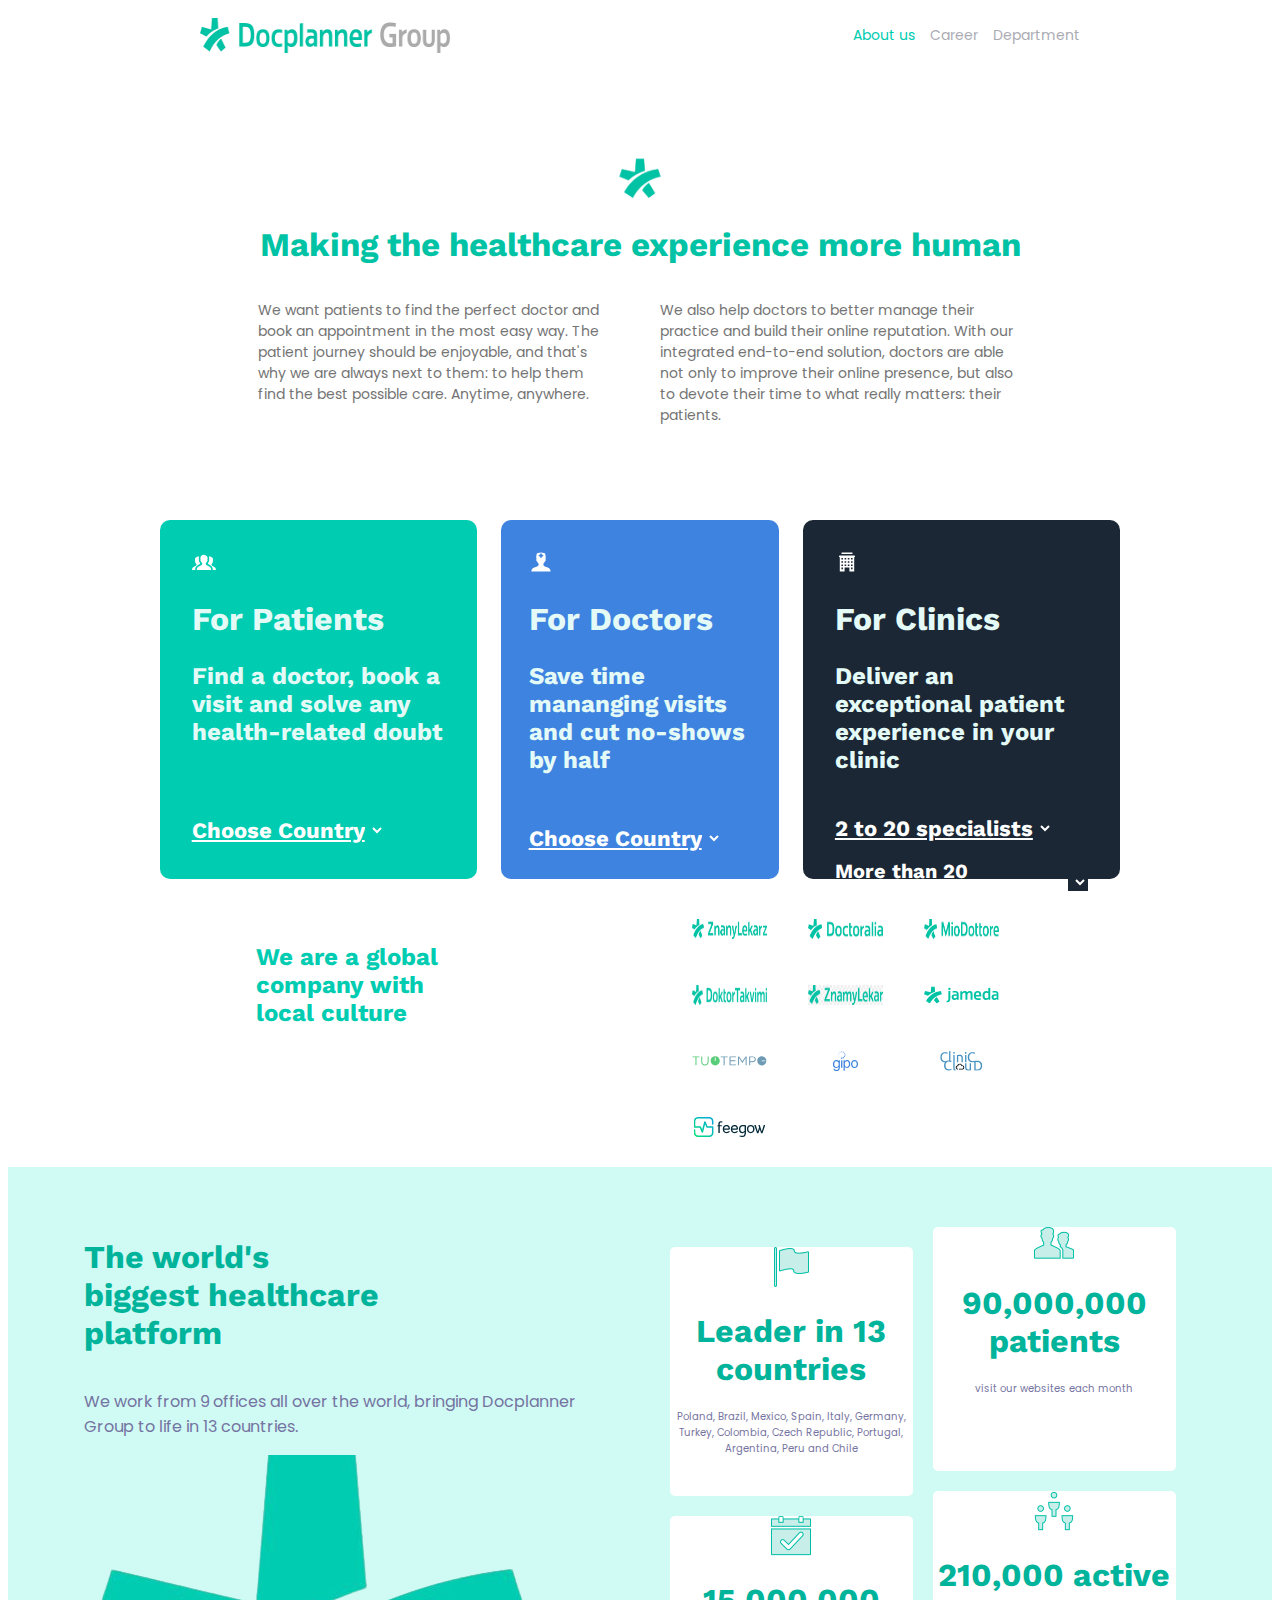
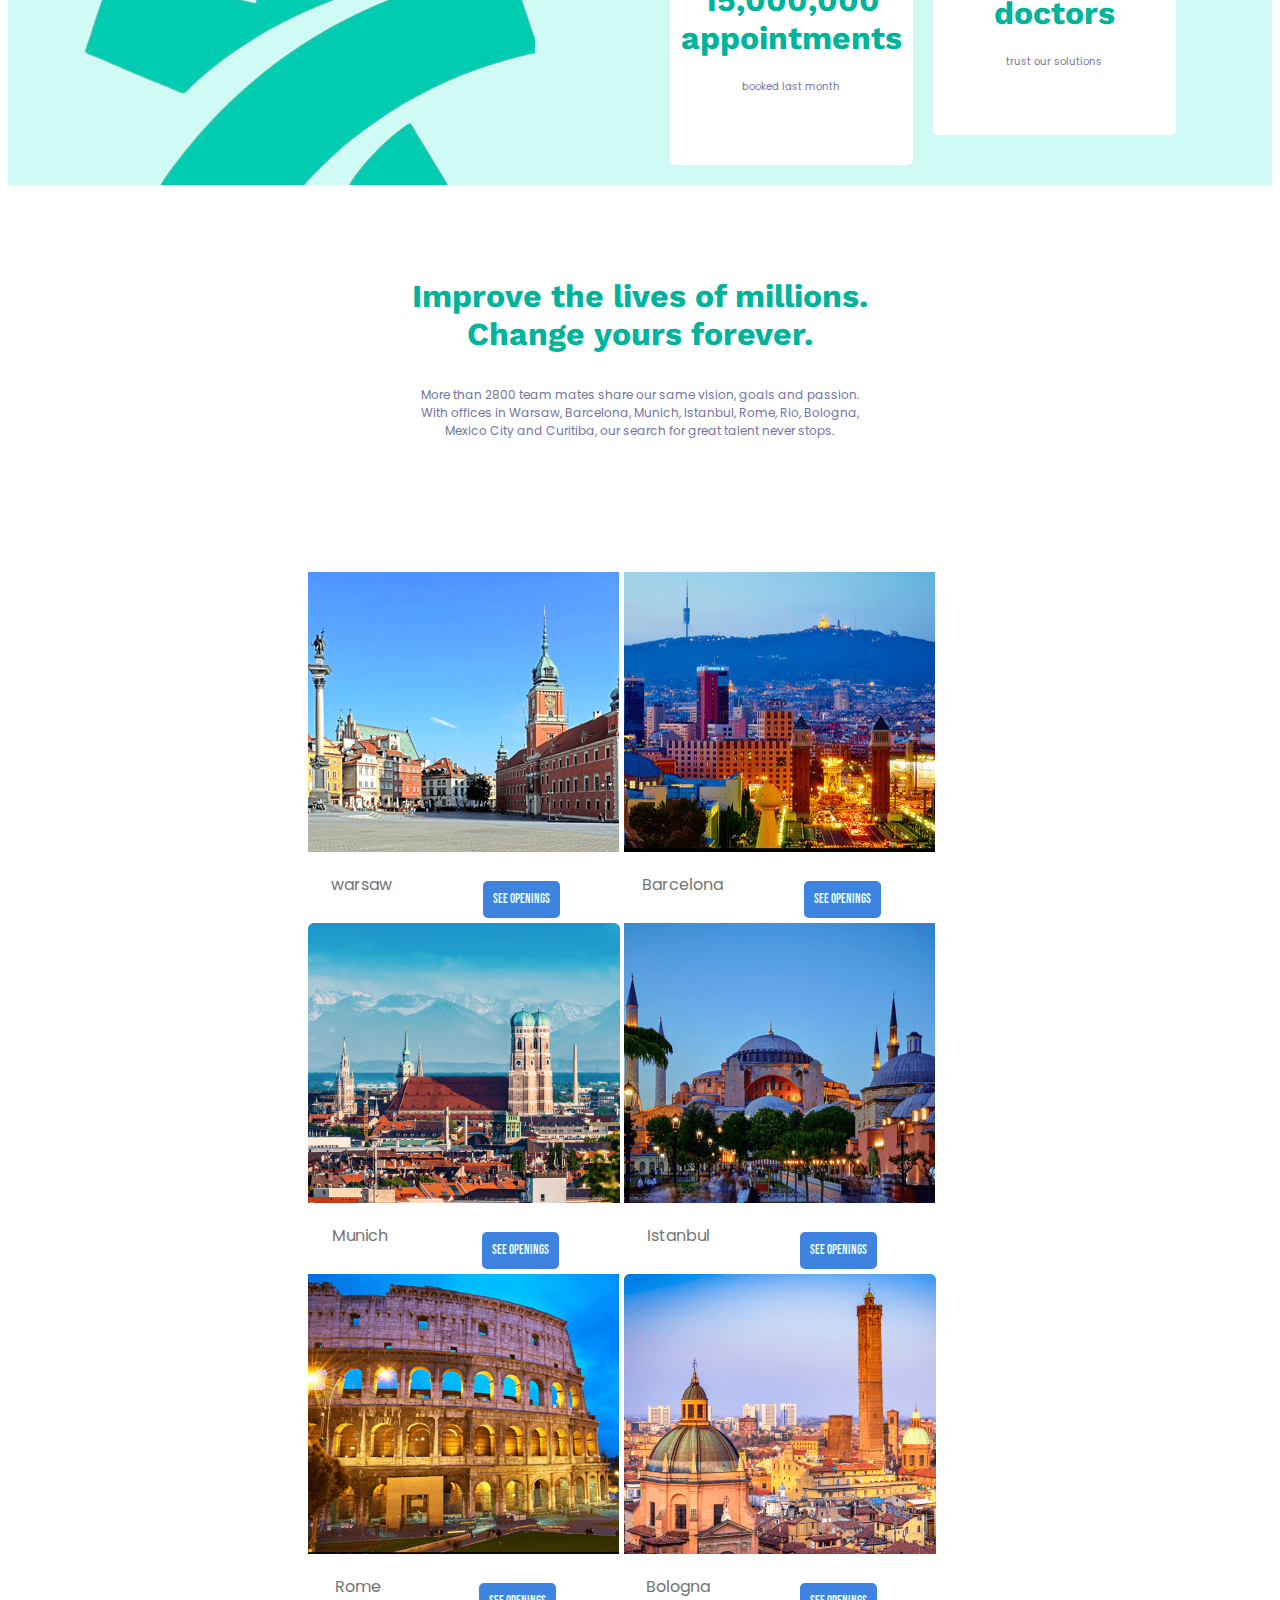
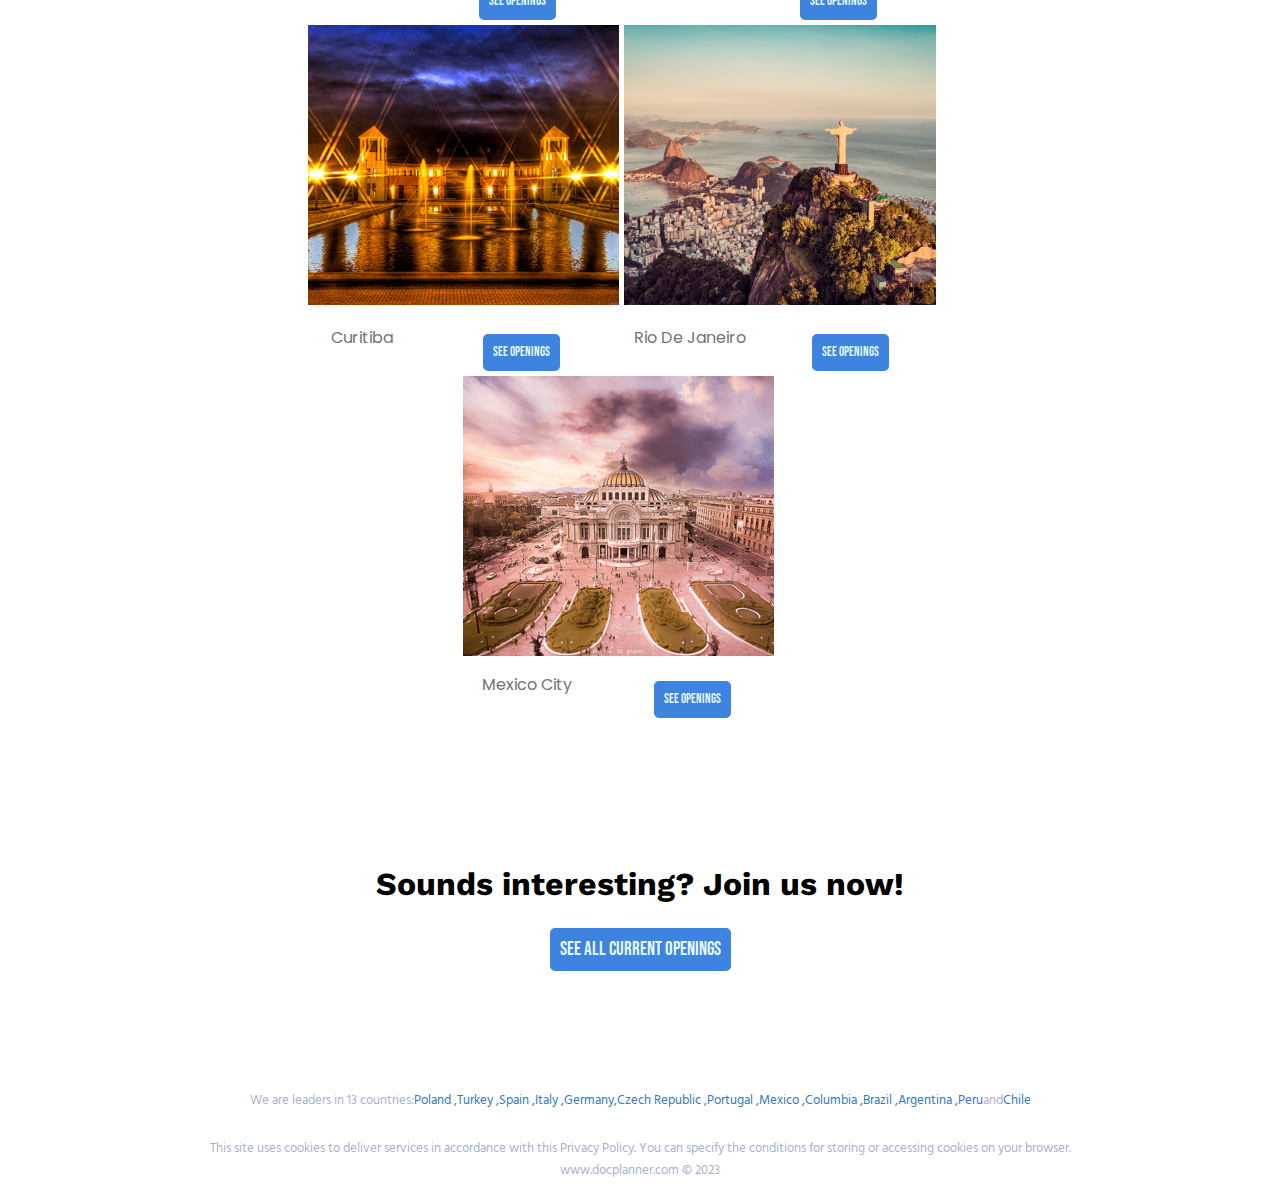
==== index.html @ 973282db "Add files via upload" ====
<!DOCTYPE html>
<html lang="en">
  <head>
    <link rel="preconnect" href="https://fonts.googleapis.com" />
    <link rel="preconnect" href="https://fonts.gstatic.com" crossorigin />
    <link
      href="https://fonts.googleapis.com/css2?family=Hind+Siliguri&family=Roboto:wght@500&display=swap"
      rel="stylesheet"
    />
    <link rel="preconnect" href="https://fonts.googleapis.com" />
    <link rel="preconnect" href="https://fonts.gstatic.com" crossorigin />
    <link
      href="https://fonts.googleapis.com/css2?family=Hind+Siliguri:wght@300&family=Poppins&family=Roboto:wght@500&display=swap"
      rel="stylesheet"
    />
    <link rel="preconnect" href="https://fonts.googleapis.com" />
    <link rel="preconnect" href="https://fonts.gstatic.com" crossorigin />
    <link
      href="https://fonts.googleapis.com/css2?family=Work+Sans:wght@100&display=swap"
      rel="stylesheet"
    />
    <meta charset="UTF-8" />
    <meta name="viewport" content="width=device-width, initial-scale=1.0" />
    <link rel="preconnect" href="https://fonts.googleapis.com" />
    <link rel="preconnect" href="https://fonts.gstatic.com" crossorigin />
    <link
      href="https://fonts.googleapis.com/css2?family=Work+Sans:wght@100&display=swap"
      rel="stylesheet"
    />

    <link rel="preconnect" href="https://fonts.googleapis.com" />
    <link rel="preconnect" href="https://fonts.gstatic.com" crossorigin />
    <link
      href="https://fonts.googleapis.com/css2?family=Work+Sans:wght@100&display=swap"
      rel="stylesheet"
    />

    <link rel="preconnect" href="https://fonts.googleapis.com" />
    <link rel="preconnect" href="https://fonts.gstatic.com" crossorigin />
    <link
      href="https://fonts.googleapis.com/css2?family=Bebas+Neue&display=swap"
      rel="stylesheet"
    />
    <style>
      #top {
        display: flex;
        justify-content: space-around;
        gap: 20px;
        margin-bottom: 100px;
        padding-top: 10px;
      }
      #about {
        display: flex;
        gap: 15px;
        align-items: center;
        font-family: "Hind Siliguri", sans-serif;
        font-family: "Poppins", sans-serif;
        font-size: 14px;
      }
      #about a {
        text-decoration: none;
        color: #ababb3;
      }
      #logo {
        display: flex;
        flex-direction: column;
        align-items: center;
      }
      #text {
        font-family: "Work Sans", sans-serif;
        font-size: 33px;
        color: #00c3a5;
      }
      #writeup {
        display: flex;
        justify-content: space-around;
        gap: 60px;
        margin: 0 250px;
        font-size: 14px;
        color: #747474;
        font-family: "Hind Siliguri", sans-serif;
        font-family: "Poppins", sans-serif;
        padding-bottom: 80px;
      }
      .inside {
        font-family: "Work Sans", sans-serif;
      }
      .inside1 {
        font-family: "Work Sans", sans-serif;
        font-size: 24px;
        font-weight:bold;
      }

      #box0 {
        flex-basis: 33%;
        background-color: #00ccb1;
        border-radius: 10px;
        color: #e4faf7;
      }
      .form0 {
        background-color: #00c3a5;
        font-size: larger;
      }
      #box1 {
        flex-basis: 29%;
        background-color: #3d83df;
        border-radius: 10px;
        color: #e4faf7;
      }
      .form1 {
        background-color: #3d83df;
        font-size: larger;
      }
      #box2 {
        flex-basis: 33%;
        background-color: #1b2734;
        border-radius: 10px;
        color: #e4faf7;
      }
      .form2 {
        background-color: #1b2734;
        font-size: larger;
      }
      #boxes-all {
        display: flex;
        justify-content: space-between;
        width: 75vw;
        height: 28vw;
        margin: 0 auto;
        margin-bottom: 40px;
      }
      #downpart {
        display: flex;
        width: 60vw;
        margin: 0 auto;
        justify-content: space-between;
      }
      #allogo {
        display: grid;
        grid-template-columns: 100px 100px 100px;
        grid-gap: 1rem;
        grid-template-rows: 50px 50px 50px 50px;
      }
      #we {
        font-size: x-large;
        flex-basis: 25%;
        font-family: "Work Sans", sans-serif;
        font-weight: bold;
        color: #00ccb1;
      }
      .sub-box {
        display: flex;
        flex-direction: column;
        gap: 20px;
        flex-basis: 48%;
        color: #84b39b;
      }
      .box {
        flex-basis: 100%;
        background-color: #ffffff;
        border-radius: 5px;
        height: 50vh;
        justify-content: center;
      }
      #boxes {
        display: flex;
        text-align: center;
        padding: 10px 20px;
        flex-basis: 40%;
        justify-content: space-between;
      }
      #mbox {
        margin-top: 20px;
        margin-bottom: 10px;
      }
      #sbox {
        margin-bottom: 40px;
      }
      #cropped {
        display: grid;
        flex-basis: 40%;
      }
      .box-content {
        width: 80%;
        margin: 30px auto;
      }
      #middlepage {
        display: flex;
        background-color: #d0faf4;
        padding-top: 50px;
        gap: 60px;
        justify-content: center;
        margin-bottom: 70px;
      }
      .middle1 {
        font-family: "Hind Siliguri", sans-serif;
        font-family: "Poppins", sans-serif;
      }
      .cnames {
        font-family: "Hind Siliguri", sans-serif;
        font-family: "Poppins", sans-serif;
        color: #747474;
      }
      #after {
        display: flex;
        align-items: center;
        flex-direction: column;
        margin: 0 400px;
        text-align: center;
      }
      .after1 {
        font-family: "Hind Siliguri", sans-serif;
        font-family: "Poppins", sans-serif;
        font-size: 12px;
        padding-bottom: 100px;
      }
      #countries {
        display: flexbox;
        display: grid;
        grid-template-columns: 300px 300px;
        grid-gap: 1rem;
        grid-template-rows: 335px 335px 335px 335px;
        box-shadow: #00b39b;
        margin: 20px 300px;
      }
      .achvmnt {
        font-family: "Hind Siliguri", sans-serif;
        font-family: "Poppins", sans-serif;
        font-size: 10px;
      }
      #last {
        display: flex;
        flex-direction: column;
        align-items: center;
        margin: 0 300px;
        margin-top: 100px;
      }
      #leaders {
        display: flex;
        justify-content: center;
        align-items: center;
        font-size: x-small;
        color: #abb3c9;
        font-family: "Hind Siliguri", sans-serif;
        padding-top: 80px;
      }
      .lead {
        font-size: small;
      }
      .leader {
        text-decoration: none;
        font-size: small;
        color: #337abe;
      }
      .cookies {
        display: flex;
        justify-content: center;
        font-size: small;
        color: #abb3c9;
        font-family: "Hind Siliguri", sans-serif;
      }
      .Join {
        font-family: "Work Sans", sans-serif;
      }
    </style>
  </head>
  <body>
    <div id="top">
      <img src="res/logo.png" width="250px" height="35px" alt="" />
      <div id="about">
        <a style="color: #00ccb1" href="About us">About us</a>
        <a href="Career">Career</a>
        <a href="Department">Department</a>
      </div>
    </div>
    <!--the head of the website-->

    <nav id="logo">
      <img src="res/logo1.png" alt="" width="50px" height="50px" />
      <h1 id="text">Making the healthcare experience more human</h1>
    </nav>
    <div id="writeup">
      <p>
        We want patients to find the perfect doctor and book an appointment in
        the most easy way. The patient journey should be enjoyable, and that's
        why we are always next to them: to help them find the best possible
        care. Anytime, anywhere.
      </p>
      <p>
        We also help doctors to better manage their practice and build their
        online reputation. With our integrated end-to-end solution, doctors are
        able not only to improve their online presence, but also to devote their
        time to what really matters: their patients.
      </p>
    </div>
    <div id="boxes-all">
      <div id="box0">
        <div class="box-content">
          <img src="res/Firsticon.svg" alt="" />
          <h1 class="inside">For Patients</h1>
          <p class="inside1">
            Find a doctor, book a visit and solve any health-related doubt
          </p>
          <br />
          <div style="display: flex; align-items: center; padding-top: 30px;">
            <a
              style="
                font-family: Work Sans, sans-serif;
                font-size: 22px;
                font-weight: bold;
                color: white;
              "
              href="Choose Country"
              >Choose Country</a
            >
            <select
              style="background-color: #00ccb1; color: white; border: #00ccb1;">
              Choose country
            </select>
          </div>
          <br />
        </div>
      </div>
      <div id="box1">
        <div class="box-content">
          <img src="res/secondicon.svg" alt="" />
          <h1 class="inside">For Doctors</h1>
          <p class="inside1">
            Save time mananging visits and cut no-shows by half
          </p>
          <br />
          <div style="display: flex; align-items: center; padding-top: 10px;">
            <a
              style="
                font-family: Work Sans, sans-serif;
                font-size: 22px;
                font-weight: bold;
                color: white;
              "
              href="Choose Country"
              >Choose Country</a
            >
            <select
              style="background-color:#3d83df; color: white; border:#3d83df">
              Choose country
            </select>
          </div>
        </div>
      </div>
      <div id="box2">
        <div class="box-content">
          <img src="res/third icon.svg" alt="" />
          <h1 class="inside">For Clinics</h1>
          <p class="inside1">
            Deliver an exceptional patient experience in your clinic
          </p>
          <br />
          <div>
          <div style="display: flex; align-items: center; ">
            <a
              style="
                font-family: Work Sans, sans-serif;
                font-size: 22px;
                font-weight: bold;
                color: white;

              "
              href="2 to 20 specialists"
              >2 to 20 specialists</a
            >
            <select
              style="background-color:#1b2734;; color: white; border:#1b2734;">
              choose
            </select>
          </div>
          <br />
          <div style="display: flex; align-items: center; padding-bottom: 100px;">
            <a
              style="
                font-family: Work Sans, sans-serif;
                font-size: 20px;
                font-weight: bold;
                color: white;
              "
              href="More than 20 specialists"
              >More than 20 specialists</a
            >
            <select
              style="background-color:#1b2734; color: white; border:#1b2734;">
              choose
            </select>
          </div>
        </div>
        </div>
      </div>
    </div>
    <div id="downpart">
      <div id="we">
        <p>We are a global company with local culture</p>
      </div>
      <div id="allogo">
        <img src="res/znanylekarz.png" alt="" width="75px" height="20px" />
        <img src="res/Doctoralia.png" alt="" width="75px" height="20px" />
        <img src="res/MioDottore.png" alt="" width="75px" height="20px" />
        <img src="res/doktortakvimi.png" alt="" width="75px" height="20px" />
        <img src="res/Znamylekar.jpg" alt="" width="75px" height="20px" />
        <img src="res/logo-jameda.svg" alt="" width="75px" height="20px" />
        <img src="res/tuotempo.svg" alt="" width="75px" height="20px" />
        <img src="res/gipo.svg" alt="" width="75px" height="20px" />
        <img src="res/clinicloud.svg" alt="" width="75px" height="20px" />
        <img src="res/feegow.svg" alt="" width="75px" height="20px" />
      </div>
    </div>
    <div id="middlepage">
      <div id="cropped">
        <h1
          style="
            width: 300px;
            color: #00b39b;
            font-family: 'Work Sans', sans-serif;
          "
        >
          The world's biggest healthcare platform
        </h1>
        <p class="middle1" style="color: #7474a1">
          We work from 9 offices all over the world, bringing Docplanner Group
          to life in 13 countries.
        </p>
        <img src="res/logocropped.png" alt="" />
      </div>
      <div id="boxes">
        <div class="sub-box" id="mbox">
          <div class="box">
            <img src="res/flag.png" alt="" />
            <h1
              style="
                color: #00b39b;
                font-family: 'Work Sans', sans-serif;
                font-size: xx-large;
              "
            >
              Leader in 13 countries
            </h1>
            <p class="achvmnt" style="color: #7474a1">
              Poland, Brazil, Mexico, Spain, Italy, Germany, Turkey, Colombia,
              Czech Republic, Portugal, Argentina, Peru and Chile
            </p>
          </div>
          <div class="box">
            <img src="res/visits.png" alt="" />
            <h1 style="color: #00b39b; font-family: 'Work Sans', sans-serif">
              15,000,000 appointments
            </h1>
            <p class="achvmnt" style="color: #7474a1">booked last month</p>
          </div>
        </div>
        <div class="sub-box" id="sbox">
          <div class="box">
            <img src="res/patients.png" alt="" />
            <h1 style="color: #00b39b; font-family: 'Work Sans', sans-serif">
              90,000,000 patients
            </h1>
            <p class="achvmnt" style="color: #7474a1">
              visit our websites each month
            </p>
          </div>
          <div class="box">
            <img src="res/doctors.png" alt="" />
            <h1 style="color: #00b39b; font-family: 'Work Sans', sans-serif">
              210,000 active doctors
            </h1>
            <p class="achvmnt" style="color: #7474a1">trust our solutions</p>
          </div>
        </div>
      </div>
    </div>
    <div id="after">
      <h1 style="color: #00b39b; font-family: 'Work Sans', sans-serif">
        Improve the lives of millions. Change yours forever.
      </h1>
      <p class="after1" style="color: #7474a1">
        More than 2800 team mates share our same vision, goals and passion. With
        offices in Warsaw, Barcelona, Munich, Istanbul, Rome, Rio, Bologna,
        Mexico City and Curitiba, our search for great talent never stops.
      </p>
    </div>
    <div id="countries">
      <div>
        <img src="res/warsaw.png" alt="" />
        <div style="display: flex; justify-content: space-around; gap: 20px">
          <p class="cnames" style="padding-bottom: 30px; align-items: center">
            warsaw
          </p>
          <div
            style="
              background-color: #3d83df;
              text-align: center;
              font-size: smaller;
              border-radius: 5px;
              display: inline-block;
              border: 10px solid #3d83df;
              margin: 25px;
            "
          >
            <a
              style="
                text-decoration: none;
                color: #e4faf7;
                padding-bottom: 30px;
                font-size: small;
                font-family: 'Bebas Neue', sans-serif;
              "
              href="SEE OPENINGS"
              >SEE OPENINGS</a
            >
          </div>
        </div>
      </div>
      <div>
        <img src="res/barcelona.png" alt="" />
        <div style="display: flex; justify-content: space-around; gap: 20px">
          <p class="cnames" style="padding-bottom: 30px; align-items: center">
            Barcelona
          </p>
          <div
            style="
              background-color: #3d83df;
              text-align: center;
              font-size: smaller;
              border-radius: 5px;
              display: inline-block;
              border: 10px solid #3d83df;
              margin: 25px;
            "
          >
            <a
              style="
                text-decoration: none;
                color: #e4faf7;
                padding-bottom: 30px;
                font-size: small;
                font-family: 'Bebas Neue', sans-serif;
              "
              href="SEE OPENINGS"
              >SEE OPENINGS</a
            >
          </div>
        </div>
      </div>
      <div>
        <img src="res/munich.png" alt="" />
        <div style="display: flex; justify-content: space-around; gap: 20px">
          <p class="cnames" style="padding-bottom: 30px; align-items: center">
            Munich
          </p>
          <div
            style="
              background-color: #3d83df;
              text-align: center;
              font-size: smaller;
              border-radius: 5px;
              display: inline-block;
              border: 10px solid #3d83df;
              margin: 25px;
            "
          >
            <a
              style="
                text-decoration: none;
                color: #e4faf7;
                padding-bottom: 30px;
                font-size: small;
                font-family: 'Bebas Neue', sans-serif;
              "
              href="SEE OPENINGS"
              >SEE OPENINGS</a
            >
          </div>
        </div>
      </div>
      <div>
        <img src="res/istanbul.png" alt="" />
        <div style="display: flex; justify-content: space-around; gap: 20px">
          <p class="cnames" style="padding-bottom: 30px; align-items: center">
            Istanbul
          </p>
          <div
            style="
              background-color: #3d83df;
              text-align: center;
              font-size: smaller;
              border-radius: 5px;
              display: inline-block;
              border: 10px solid #3d83df;
              margin: 25px;
            "
          >
            <a
              style="
                text-decoration: none;
                color: #e4faf7;
                padding-bottom: 30px;
                font-size: small;
                font-family: 'Bebas Neue', sans-serif;
              "
              href="SEE OPENINGS"
              >SEE OPENINGS</a
            >
          </div>
        </div>
      </div>
      <div>
        <img src="res/rome.png" alt="" />
        <div style="display: flex; justify-content: space-around; gap: 20px">
          <p class="cnames" style="padding-bottom: 30px; align-items: center">
            Rome
          </p>
          <div
            style="
              background-color: #3d83df;
              text-align: center;
              font-size: smaller;
              border-radius: 5px;
              display: inline-block;
              border: 10px solid #3d83df;
              margin: 25px;
            "
          >
            <a
              style="
                text-decoration: none;
                color: #e4faf7;
                padding-bottom: 30px;
                font-size: small;
                font-family: 'Bebas Neue', sans-serif;
              "
              href="SEE OPENINGS"
              >SEE OPENINGS</a
            >
          </div>
        </div>
      </div>
      <div>
        <img src="res/bologna.png" alt="" />
        <div style="display: flex; justify-content: space-around; gap: 20px">
          <p class="cnames" style="padding-bottom: 30px; align-items: center">
            Bologna
          </p>
          <div
            style="
              background-color: #3d83df;
              text-align: center;
              font-size: smaller;
              border-radius: 5px;
              display: inline-block;
              border: 10px solid #3d83df;
              margin: 25px;
            "
          >
            <a
              style="
                text-decoration: none;
                color: #e4faf7;
                padding-bottom: 30px;
                font-size: small;
                font-family: 'Bebas Neue', sans-serif;
              "
              href="SEE OPENINGS"
              >SEE OPENINGS</a
            >
          </div>
        </div>
      </div>
      <div>
        <img src="res/curitiba.png" alt="" />
        <div style="display: flex; justify-content: space-around; gap: 20px">
          <p class="cnames" style="padding-bottom: 30px; align-items: center">
            Curitiba
          </p>
          <div
            style="
              background-color: #3d83df;
              text-align: center;
              font-size: smaller;
              border-radius: 5px;
              display: inline-block;
              border: 10px solid #3d83df;
              margin: 25px;
            "
          >
            <a
              style="
                text-decoration: none;
                color: #e4faf7;
                padding-bottom: 30px;
                font-size: small;
                font-family: 'Bebas Neue', sans-serif;
              "
              href="SEE OPENINGS"
              >SEE OPENINGS</a
            >
          </div>
        </div>
      </div>
      <div>
        <img src="res/rio-janeiro.png" alt="" />
        <div style="display: flex; justify-content: space-around; gap: 20px">
          <p class="cnames" style="padding-bottom: 30px; align-items: center">
            Rio De Janeiro
          </p>
          <div
            style="
              background-color: #3d83df;
              text-align: center;
              font-size: smaller;
              border-radius: 5px;
              display: inline-block;
              border: 10px solid #3d83df;
              margin: 25px;
            "
          >
            <a
              style="
                text-decoration: none;
                color: #e4faf7;
                padding-bottom: 30px;
                font-size: small;
                font-family: 'Bebas Neue', sans-serif;
              "
              href="SEE OPENINGS"
              >SEE OPENINGS</a
            >
          </div>
        </div>
      </div>
      <div style="display: grid; margin: 0 155px; width: 50px">
        <img src="res/mexico-city.png" alt="" />
        <div style="display: flex; justify-content: space-around; gap: 20px">
          <p class="cnames" style="padding-bottom: 30px; align-items: center">
            Mexico City
          </p>
          <div
            style="
              background-color: #3d83df;
              text-align: center;
              font-size: smaller;
              border-radius: 5px;
              display: inline-block;
              border: 10px solid #3d83df;
              margin: 25px;
            "
          >
            <a
              style="
                text-decoration: none;
                color: #e4faf7;
                padding-bottom: 30px;
                font-size: small;
                font-family: 'Bebas Neue', sans-serif;
              "
              href="SEE OPENINGS"
              >SEE OPENINGS</a
            >
          </div>
        </div>
      </div>
    </div>
    <div id="last">
      <h1 class="Join" style="margin-bottom: auto">
        Sounds interesting? Join us now!
      </h1>
      <div
        style="
          background-color: #3d83df;
          text-align: center;
          border-radius: 5px;
          display: inline-block;
          border: 10px solid #3d83df;
          margin: 25px;
        "
      >
        <a
          style="
            text-decoration: none;
            color: #e4faf7;
            padding-bottom: 30px;
            font-size: larger;
            font-family: 'Bebas Neue', sans-serif;
          "
          href=" SEE ALL CURRENT OPENINGS"
          >SEE ALL CURRENT OPENINGS</a
        >
      </div>
    </div>
    <div id="leaders">
      <p class="lead">We are leaders in 13 countries:</p>
      <a class="leader" href="Poland"> Poland ,</a>
      <a class="leader" href="Turkey">Turkey ,</a>
      <a class="leader" href="Spain">Spain ,</a>
      <a class="leader" href="Italy">Italy ,</a>
      <a class="leader" href="Germany">Germany,</a>
      <a class="leader" href="Czech Republic">Czech Republic ,</a>
      <a class="leader" href="Portugal">Portugal ,</a>
      <a class="leader" href="Mexico">Mexico ,</a>
      <a class="leader" href="Columbia">Columbia ,</a>
      <a class="leader" href="Brazil">Brazil ,</a>
      <a class="leader" href="Argentina">Argentina ,</a>
      <a class="leader" href="Peru">Peru</a>
      <p class="lead">and</p>
      <a class="leader" href="Chile"> Chile </a>
    </div>
    <p style="margin-bottom: 0" class="cookies">
      This site uses cookies to deliver services in accordance with this Privacy
      Policy. You can specify the conditions for storing or accessing cookies on
      your browser.
    </p>
    <p style="margin-top: 0" class="cookies">www.docplanner.com © 2023</p>
  </body>
</html>
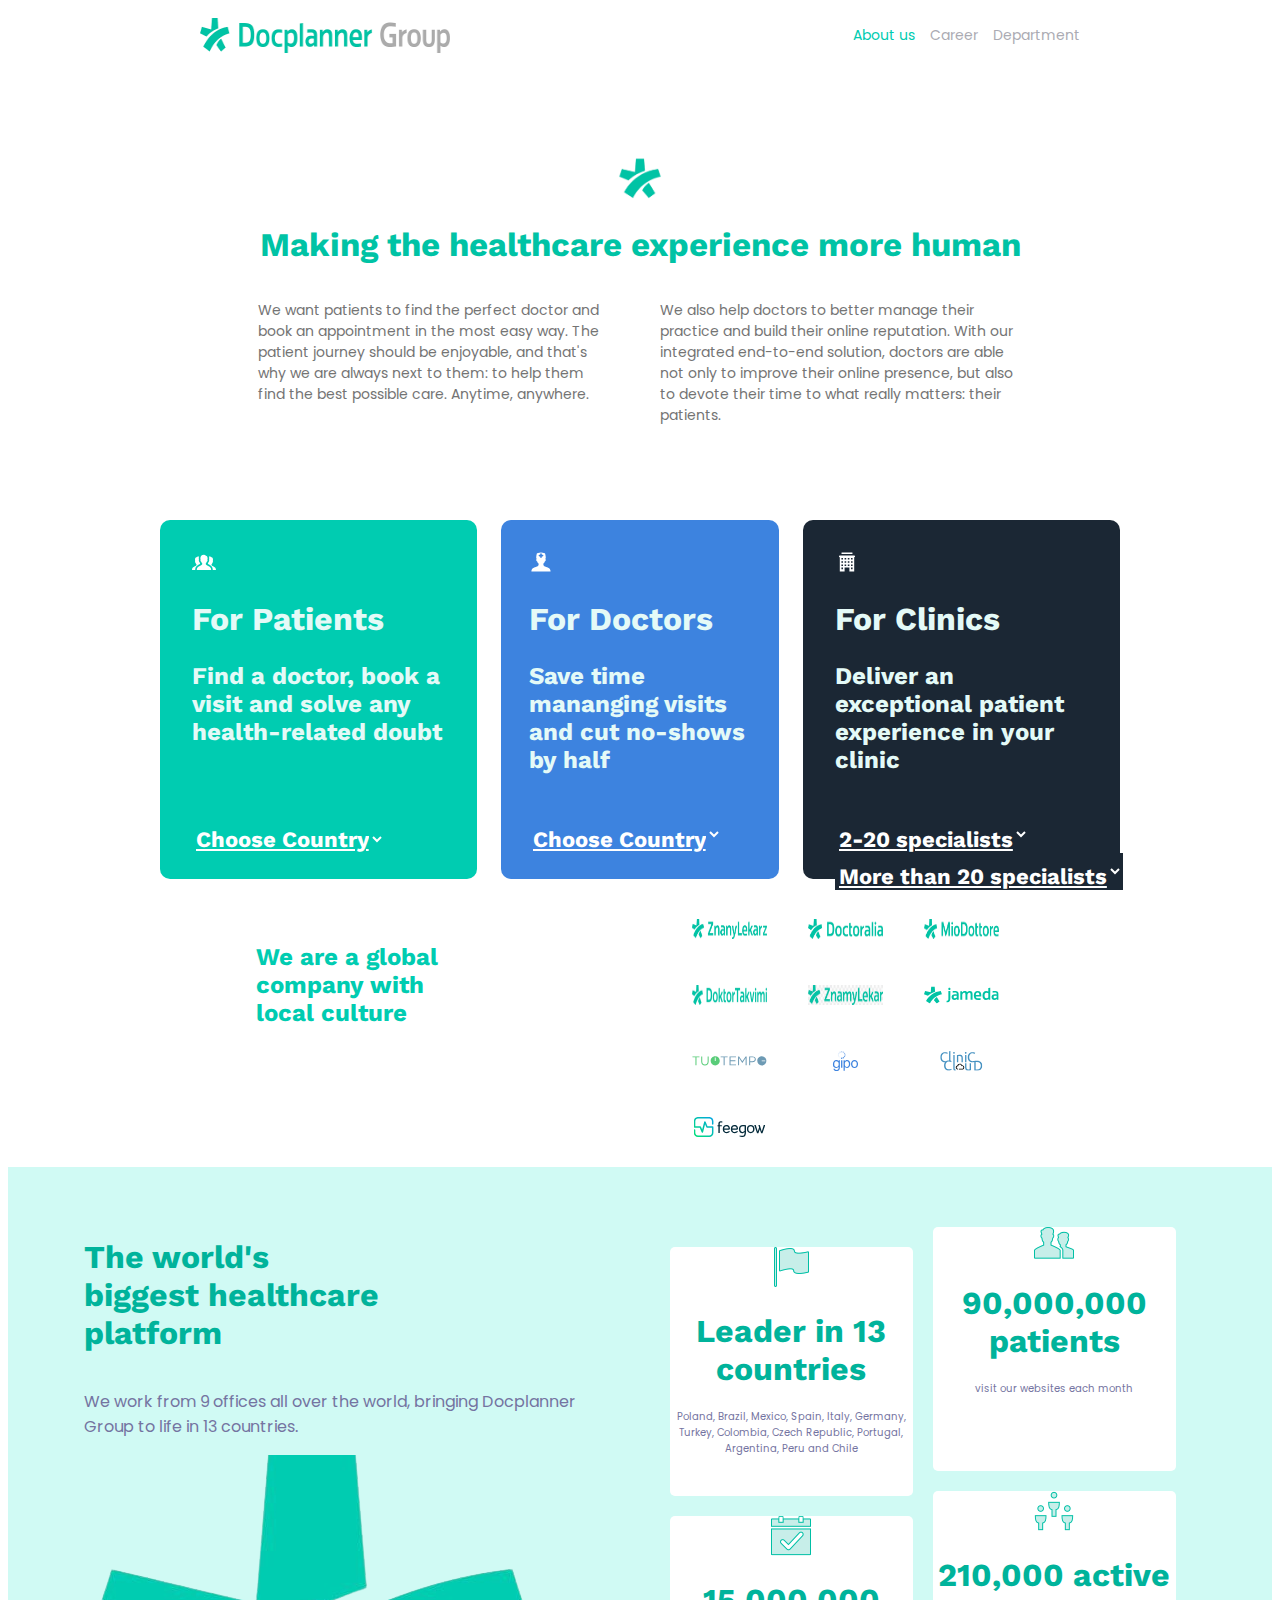
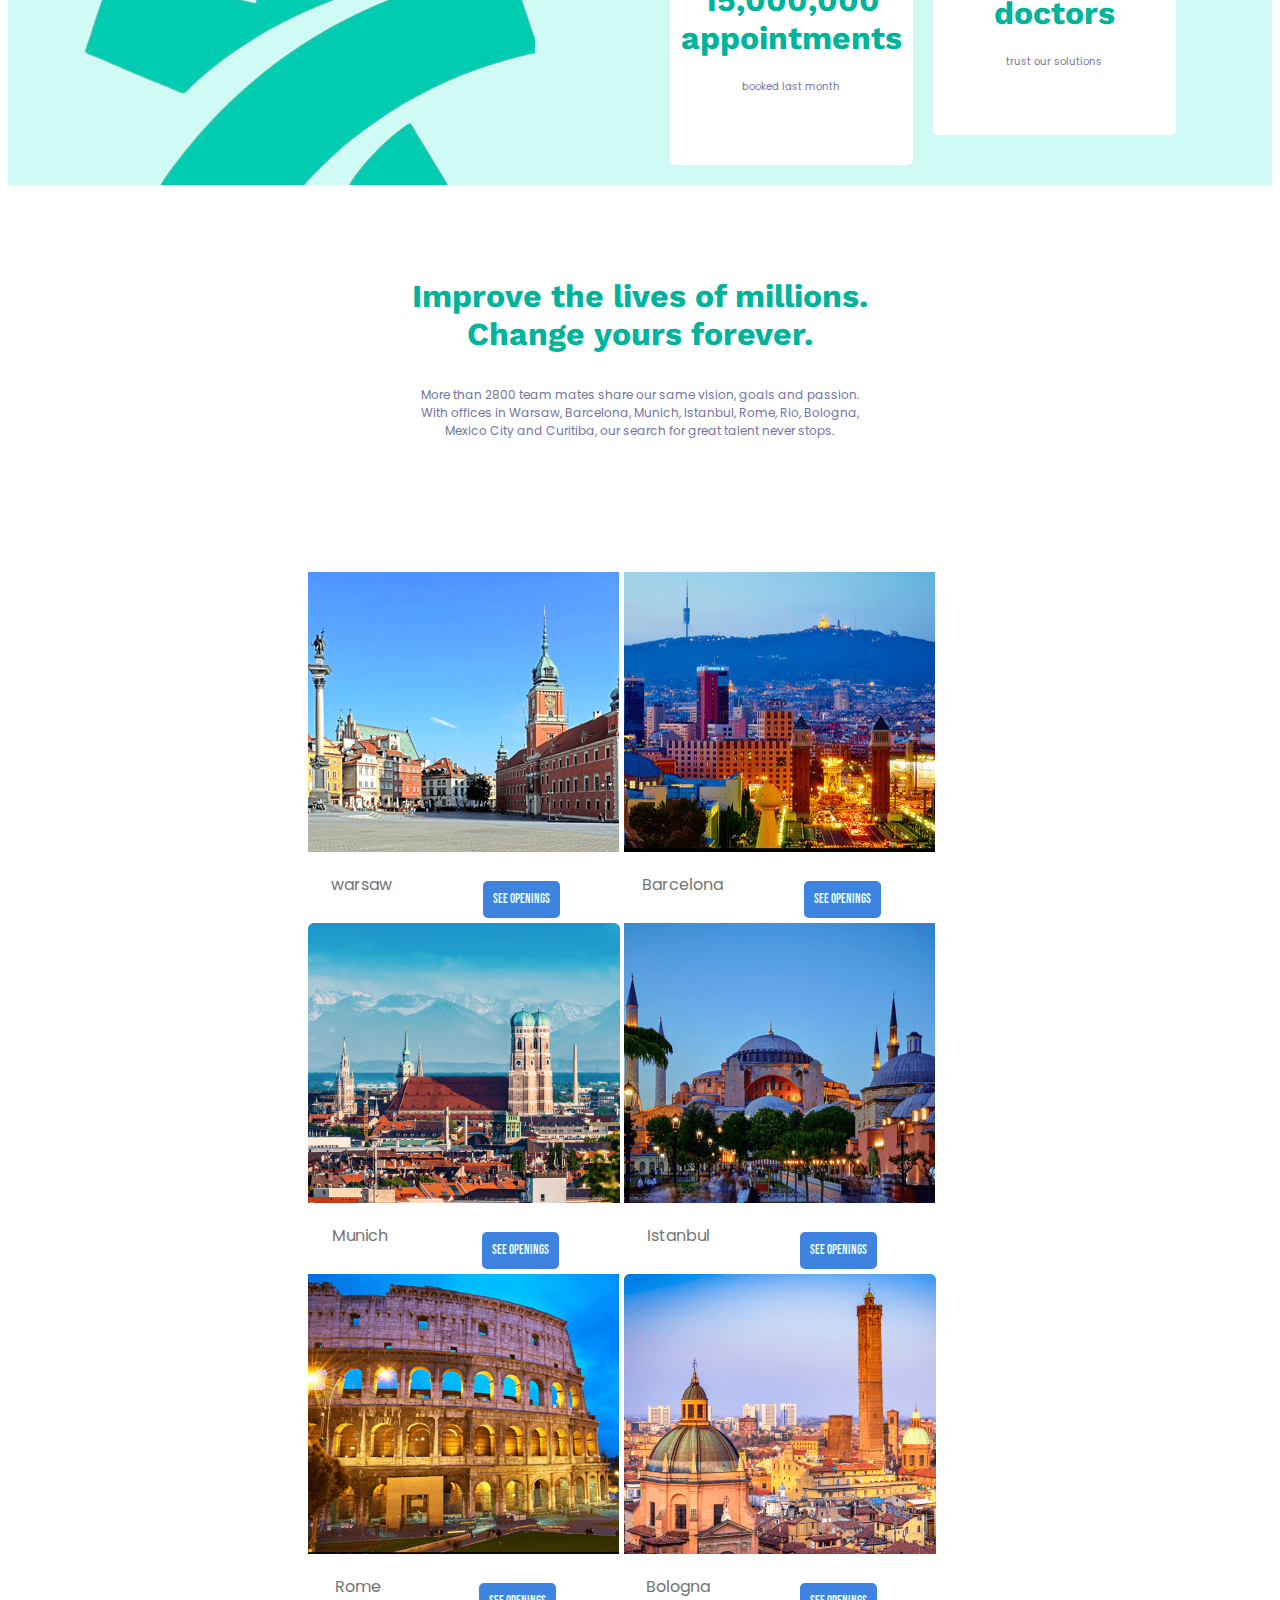
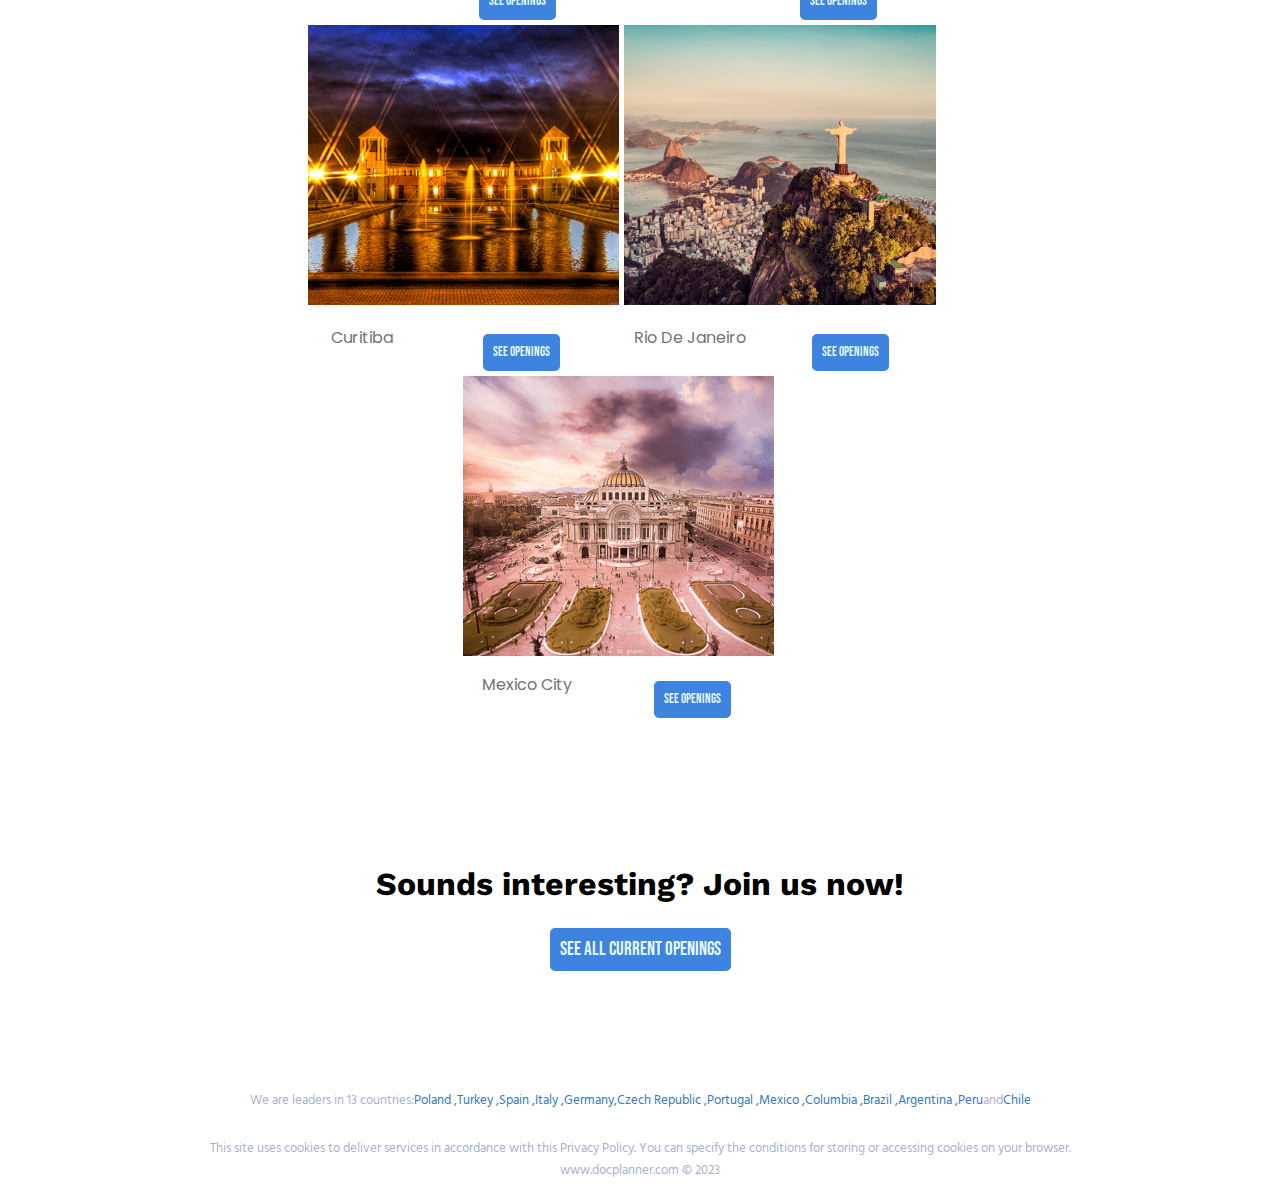
==== commit 8f5315eb: "update 1" ====
--- a/index.html
+++ b/index.html
@@ -1,819 +1,598 @@
-<!DOCTYPE html>
-<html lang="en">
-  <head>
-    <link rel="preconnect" href="https://fonts.googleapis.com" />
-    <link rel="preconnect" href="https://fonts.gstatic.com" crossorigin />
-    <link
-      href="https://fonts.googleapis.com/css2?family=Hind+Siliguri&family=Roboto:wght@500&display=swap"
-      rel="stylesheet"
-    />
-    <link rel="preconnect" href="https://fonts.googleapis.com" />
-    <link rel="preconnect" href="https://fonts.gstatic.com" crossorigin />
-    <link
-      href="https://fonts.googleapis.com/css2?family=Hind+Siliguri:wght@300&family=Poppins&family=Roboto:wght@500&display=swap"
-      rel="stylesheet"
-    />
-    <link rel="preconnect" href="https://fonts.googleapis.com" />
-    <link rel="preconnect" href="https://fonts.gstatic.com" crossorigin />
-    <link
-      href="https://fonts.googleapis.com/css2?family=Work+Sans:wght@100&display=swap"
-      rel="stylesheet"
-    />
-    <meta charset="UTF-8" />
-    <meta name="viewport" content="width=device-width, initial-scale=1.0" />
-    <link rel="preconnect" href="https://fonts.googleapis.com" />
-    <link rel="preconnect" href="https://fonts.gstatic.com" crossorigin />
-    <link
-      href="https://fonts.googleapis.com/css2?family=Work+Sans:wght@100&display=swap"
-      rel="stylesheet"
-    />
-
-    <link rel="preconnect" href="https://fonts.googleapis.com" />
-    <link rel="preconnect" href="https://fonts.gstatic.com" crossorigin />
-    <link
-      href="https://fonts.googleapis.com/css2?family=Work+Sans:wght@100&display=swap"
-      rel="stylesheet"
-    />
-
-    <link rel="preconnect" href="https://fonts.googleapis.com" />
-    <link rel="preconnect" href="https://fonts.gstatic.com" crossorigin />
-    <link
-      href="https://fonts.googleapis.com/css2?family=Bebas+Neue&display=swap"
-      rel="stylesheet"
-    />
-    <style>
-      #top {
-        display: flex;
-        justify-content: space-around;
-        gap: 20px;
-        margin-bottom: 100px;
-        padding-top: 10px;
-      }
-      #about {
-        display: flex;
-        gap: 15px;
-        align-items: center;
-        font-family: "Hind Siliguri", sans-serif;
-        font-family: "Poppins", sans-serif;
-        font-size: 14px;
-      }
-      #about a {
-        text-decoration: none;
-        color: #ababb3;
-      }
-      #logo {
-        display: flex;
-        flex-direction: column;
-        align-items: center;
-      }
-      #text {
-        font-family: "Work Sans", sans-serif;
-        font-size: 33px;
-        color: #00c3a5;
-      }
-      #writeup {
-        display: flex;
-        justify-content: space-around;
-        gap: 60px;
-        margin: 0 250px;
-        font-size: 14px;
-        color: #747474;
-        font-family: "Hind Siliguri", sans-serif;
-        font-family: "Poppins", sans-serif;
-        padding-bottom: 80px;
-      }
-      .inside {
-        font-family: "Work Sans", sans-serif;
-      }
-      .inside1 {
-        font-family: "Work Sans", sans-serif;
-        font-size: 24px;
-        font-weight:bold;
-      }
-
-      #box0 {
-        flex-basis: 33%;
-        background-color: #00ccb1;
-        border-radius: 10px;
-        color: #e4faf7;
-      }
-      .form0 {
-        background-color: #00c3a5;
-        font-size: larger;
-      }
-      #box1 {
-        flex-basis: 29%;
-        background-color: #3d83df;
-        border-radius: 10px;
-        color: #e4faf7;
-      }
-      .form1 {
-        background-color: #3d83df;
-        font-size: larger;
-      }
-      #box2 {
-        flex-basis: 33%;
-        background-color: #1b2734;
-        border-radius: 10px;
-        color: #e4faf7;
-      }
-      .form2 {
-        background-color: #1b2734;
-        font-size: larger;
-      }
-      #boxes-all {
-        display: flex;
-        justify-content: space-between;
-        width: 75vw;
-        height: 28vw;
-        margin: 0 auto;
-        margin-bottom: 40px;
-      }
-      #downpart {
-        display: flex;
-        width: 60vw;
-        margin: 0 auto;
-        justify-content: space-between;
-      }
-      #allogo {
-        display: grid;
-        grid-template-columns: 100px 100px 100px;
-        grid-gap: 1rem;
-        grid-template-rows: 50px 50px 50px 50px;
-      }
-      #we {
-        font-size: x-large;
-        flex-basis: 25%;
-        font-family: "Work Sans", sans-serif;
-        font-weight: bold;
-        color: #00ccb1;
-      }
-      .sub-box {
-        display: flex;
-        flex-direction: column;
-        gap: 20px;
-        flex-basis: 48%;
-        color: #84b39b;
-      }
-      .box {
-        flex-basis: 100%;
-        background-color: #ffffff;
-        border-radius: 5px;
-        height: 50vh;
-        justify-content: center;
-      }
-      #boxes {
-        display: flex;
-        text-align: center;
-        padding: 10px 20px;
-        flex-basis: 40%;
-        justify-content: space-between;
-      }
-      #mbox {
-        margin-top: 20px;
-        margin-bottom: 10px;
-      }
-      #sbox {
-        margin-bottom: 40px;
-      }
-      #cropped {
-        display: grid;
-        flex-basis: 40%;
-      }
-      .box-content {
-        width: 80%;
-        margin: 30px auto;
-      }
-      #middlepage {
-        display: flex;
-        background-color: #d0faf4;
-        padding-top: 50px;
-        gap: 60px;
-        justify-content: center;
-        margin-bottom: 70px;
-      }
-      .middle1 {
-        font-family: "Hind Siliguri", sans-serif;
-        font-family: "Poppins", sans-serif;
-      }
-      .cnames {
-        font-family: "Hind Siliguri", sans-serif;
-        font-family: "Poppins", sans-serif;
-        color: #747474;
-      }
-      #after {
-        display: flex;
-        align-items: center;
-        flex-direction: column;
-        margin: 0 400px;
-        text-align: center;
-      }
-      .after1 {
-        font-family: "Hind Siliguri", sans-serif;
-        font-family: "Poppins", sans-serif;
-        font-size: 12px;
-        padding-bottom: 100px;
-      }
-      #countries {
-        display: flexbox;
-        display: grid;
-        grid-template-columns: 300px 300px;
-        grid-gap: 1rem;
-        grid-template-rows: 335px 335px 335px 335px;
-        box-shadow: #00b39b;
-        margin: 20px 300px;
-      }
-      .achvmnt {
-        font-family: "Hind Siliguri", sans-serif;
-        font-family: "Poppins", sans-serif;
-        font-size: 10px;
-      }
-      #last {
-        display: flex;
-        flex-direction: column;
-        align-items: center;
-        margin: 0 300px;
-        margin-top: 100px;
-      }
-      #leaders {
-        display: flex;
-        justify-content: center;
-        align-items: center;
-        font-size: x-small;
-        color: #abb3c9;
-        font-family: "Hind Siliguri", sans-serif;
-        padding-top: 80px;
-      }
-      .lead {
-        font-size: small;
-      }
-      .leader {
-        text-decoration: none;
-        font-size: small;
-        color: #337abe;
-      }
-      .cookies {
-        display: flex;
-        justify-content: center;
-        font-size: small;
-        color: #abb3c9;
-        font-family: "Hind Siliguri", sans-serif;
-      }
-      .Join {
-        font-family: "Work Sans", sans-serif;
-      }
-    </style>
-  </head>
-  <body>
-    <div id="top">
-      <img src="res/logo.png" width="250px" height="35px" alt="" />
-      <div id="about">
-        <a style="color: #00ccb1" href="About us">About us</a>
-        <a href="Career">Career</a>
-        <a href="Department">Department</a>
-      </div>
-    </div>
-    <!--the head of the website-->
-
-    <nav id="logo">
-      <img src="res/logo1.png" alt="" width="50px" height="50px" />
-      <h1 id="text">Making the healthcare experience more human</h1>
-    </nav>
-    <div id="writeup">
-      <p>
-        We want patients to find the perfect doctor and book an appointment in
-        the most easy way. The patient journey should be enjoyable, and that's
-        why we are always next to them: to help them find the best possible
-        care. Anytime, anywhere.
-      </p>
-      <p>
-        We also help doctors to better manage their practice and build their
-        online reputation. With our integrated end-to-end solution, doctors are
-        able not only to improve their online presence, but also to devote their
-        time to what really matters: their patients.
-      </p>
-    </div>
-    <div id="boxes-all">
-      <div id="box0">
-        <div class="box-content">
-          <img src="res/Firsticon.svg" alt="" />
-          <h1 class="inside">For Patients</h1>
-          <p class="inside1">
-            Find a doctor, book a visit and solve any health-related doubt
-          </p>
-          <br />
-          <div style="display: flex; align-items: center; padding-top: 30px;">
-            <a
-              style="
-                font-family: Work Sans, sans-serif;
-                font-size: 22px;
-                font-weight: bold;
-                color: white;
-              "
-              href="Choose Country"
-              >Choose Country</a
-            >
-            <select
-              style="background-color: #00ccb1; color: white; border: #00ccb1;">
-              Choose country
-            </select>
-          </div>
-          <br />
-        </div>
-      </div>
-      <div id="box1">
-        <div class="box-content">
-          <img src="res/secondicon.svg" alt="" />
-          <h1 class="inside">For Doctors</h1>
-          <p class="inside1">
-            Save time mananging visits and cut no-shows by half
-          </p>
-          <br />
-          <div style="display: flex; align-items: center; padding-top: 10px;">
-            <a
-              style="
-                font-family: Work Sans, sans-serif;
-                font-size: 22px;
-                font-weight: bold;
-                color: white;
-              "
-              href="Choose Country"
-              >Choose Country</a
-            >
-            <select
-              style="background-color:#3d83df; color: white; border:#3d83df">
-              Choose country
-            </select>
-          </div>
-        </div>
-      </div>
-      <div id="box2">
-        <div class="box-content">
-          <img src="res/third icon.svg" alt="" />
-          <h1 class="inside">For Clinics</h1>
-          <p class="inside1">
-            Deliver an exceptional patient experience in your clinic
-          </p>
-          <br />
-          <div>
-          <div style="display: flex; align-items: center; ">
-            <a
-              style="
-                font-family: Work Sans, sans-serif;
-                font-size: 22px;
-                font-weight: bold;
-                color: white;
-
-              "
-              href="2 to 20 specialists"
-              >2 to 20 specialists</a
-            >
-            <select
-              style="background-color:#1b2734;; color: white; border:#1b2734;">
-              choose
-            </select>
-          </div>
-          <br />
-          <div style="display: flex; align-items: center; padding-bottom: 100px;">
-            <a
-              style="
-                font-family: Work Sans, sans-serif;
-                font-size: 20px;
-                font-weight: bold;
-                color: white;
-              "
-              href="More than 20 specialists"
-              >More than 20 specialists</a
-            >
-            <select
-              style="background-color:#1b2734; color: white; border:#1b2734;">
-              choose
-            </select>
-          </div>
-        </div>
-        </div>
-      </div>
-    </div>
-    <div id="downpart">
-      <div id="we">
-        <p>We are a global company with local culture</p>
-      </div>
-      <div id="allogo">
-        <img src="res/znanylekarz.png" alt="" width="75px" height="20px" />
-        <img src="res/Doctoralia.png" alt="" width="75px" height="20px" />
-        <img src="res/MioDottore.png" alt="" width="75px" height="20px" />
-        <img src="res/doktortakvimi.png" alt="" width="75px" height="20px" />
-        <img src="res/Znamylekar.jpg" alt="" width="75px" height="20px" />
-        <img src="res/logo-jameda.svg" alt="" width="75px" height="20px" />
-        <img src="res/tuotempo.svg" alt="" width="75px" height="20px" />
-        <img src="res/gipo.svg" alt="" width="75px" height="20px" />
-        <img src="res/clinicloud.svg" alt="" width="75px" height="20px" />
-        <img src="res/feegow.svg" alt="" width="75px" height="20px" />
-      </div>
-    </div>
-    <div id="middlepage">
-      <div id="cropped">
-        <h1
-          style="
-            width: 300px;
-            color: #00b39b;
-            font-family: 'Work Sans', sans-serif;
-          "
-        >
-          The world's biggest healthcare platform
-        </h1>
-        <p class="middle1" style="color: #7474a1">
-          We work from 9 offices all over the world, bringing Docplanner Group
-          to life in 13 countries.
-        </p>
-        <img src="res/logocropped.png" alt="" />
-      </div>
-      <div id="boxes">
-        <div class="sub-box" id="mbox">
-          <div class="box">
-            <img src="res/flag.png" alt="" />
-            <h1
-              style="
-                color: #00b39b;
-                font-family: 'Work Sans', sans-serif;
-                font-size: xx-large;
-              "
-            >
-              Leader in 13 countries
-            </h1>
-            <p class="achvmnt" style="color: #7474a1">
-              Poland, Brazil, Mexico, Spain, Italy, Germany, Turkey, Colombia,
-              Czech Republic, Portugal, Argentina, Peru and Chile
-            </p>
-          </div>
-          <div class="box">
-            <img src="res/visits.png" alt="" />
-            <h1 style="color: #00b39b; font-family: 'Work Sans', sans-serif">
-              15,000,000 appointments
-            </h1>
-            <p class="achvmnt" style="color: #7474a1">booked last month</p>
-          </div>
-        </div>
-        <div class="sub-box" id="sbox">
-          <div class="box">
-            <img src="res/patients.png" alt="" />
-            <h1 style="color: #00b39b; font-family: 'Work Sans', sans-serif">
-              90,000,000 patients
-            </h1>
-            <p class="achvmnt" style="color: #7474a1">
-              visit our websites each month
-            </p>
-          </div>
-          <div class="box">
-            <img src="res/doctors.png" alt="" />
-            <h1 style="color: #00b39b; font-family: 'Work Sans', sans-serif">
-              210,000 active doctors
-            </h1>
-            <p class="achvmnt" style="color: #7474a1">trust our solutions</p>
-          </div>
-        </div>
-      </div>
-    </div>
-    <div id="after">
-      <h1 style="color: #00b39b; font-family: 'Work Sans', sans-serif">
-        Improve the lives of millions. Change yours forever.
-      </h1>
-      <p class="after1" style="color: #7474a1">
-        More than 2800 team mates share our same vision, goals and passion. With
-        offices in Warsaw, Barcelona, Munich, Istanbul, Rome, Rio, Bologna,
-        Mexico City and Curitiba, our search for great talent never stops.
-      </p>
-    </div>
-    <div id="countries">
-      <div>
-        <img src="res/warsaw.png" alt="" />
-        <div style="display: flex; justify-content: space-around; gap: 20px">
-          <p class="cnames" style="padding-bottom: 30px; align-items: center">
-            warsaw
-          </p>
-          <div
-            style="
-              background-color: #3d83df;
-              text-align: center;
-              font-size: smaller;
-              border-radius: 5px;
-              display: inline-block;
-              border: 10px solid #3d83df;
-              margin: 25px;
-            "
-          >
-            <a
-              style="
-                text-decoration: none;
-                color: #e4faf7;
-                padding-bottom: 30px;
-                font-size: small;
-                font-family: 'Bebas Neue', sans-serif;
-              "
-              href="SEE OPENINGS"
-              >SEE OPENINGS</a
-            >
-          </div>
-        </div>
-      </div>
-      <div>
-        <img src="res/barcelona.png" alt="" />
-        <div style="display: flex; justify-content: space-around; gap: 20px">
-          <p class="cnames" style="padding-bottom: 30px; align-items: center">
-            Barcelona
-          </p>
-          <div
-            style="
-              background-color: #3d83df;
-              text-align: center;
-              font-size: smaller;
-              border-radius: 5px;
-              display: inline-block;
-              border: 10px solid #3d83df;
-              margin: 25px;
-            "
-          >
-            <a
-              style="
-                text-decoration: none;
-                color: #e4faf7;
-                padding-bottom: 30px;
-                font-size: small;
-                font-family: 'Bebas Neue', sans-serif;
-              "
-              href="SEE OPENINGS"
-              >SEE OPENINGS</a
-            >
-          </div>
-        </div>
-      </div>
-      <div>
-        <img src="res/munich.png" alt="" />
-        <div style="display: flex; justify-content: space-around; gap: 20px">
-          <p class="cnames" style="padding-bottom: 30px; align-items: center">
-            Munich
-          </p>
-          <div
-            style="
-              background-color: #3d83df;
-              text-align: center;
-              font-size: smaller;
-              border-radius: 5px;
-              display: inline-block;
-              border: 10px solid #3d83df;
-              margin: 25px;
-            "
-          >
-            <a
-              style="
-                text-decoration: none;
-                color: #e4faf7;
-                padding-bottom: 30px;
-                font-size: small;
-                font-family: 'Bebas Neue', sans-serif;
-              "
-              href="SEE OPENINGS"
-              >SEE OPENINGS</a
-            >
-          </div>
-        </div>
-      </div>
-      <div>
-        <img src="res/istanbul.png" alt="" />
-        <div style="display: flex; justify-content: space-around; gap: 20px">
-          <p class="cnames" style="padding-bottom: 30px; align-items: center">
-            Istanbul
-          </p>
-          <div
-            style="
-              background-color: #3d83df;
-              text-align: center;
-              font-size: smaller;
-              border-radius: 5px;
-              display: inline-block;
-              border: 10px solid #3d83df;
-              margin: 25px;
-            "
-          >
-            <a
-              style="
-                text-decoration: none;
-                color: #e4faf7;
-                padding-bottom: 30px;
-                font-size: small;
-                font-family: 'Bebas Neue', sans-serif;
-              "
-              href="SEE OPENINGS"
-              >SEE OPENINGS</a
-            >
-          </div>
-        </div>
-      </div>
-      <div>
-        <img src="res/rome.png" alt="" />
-        <div style="display: flex; justify-content: space-around; gap: 20px">
-          <p class="cnames" style="padding-bottom: 30px; align-items: center">
-            Rome
-          </p>
-          <div
-            style="
-              background-color: #3d83df;
-              text-align: center;
-              font-size: smaller;
-              border-radius: 5px;
-              display: inline-block;
-              border: 10px solid #3d83df;
-              margin: 25px;
-            "
-          >
-            <a
-              style="
-                text-decoration: none;
-                color: #e4faf7;
-                padding-bottom: 30px;
-                font-size: small;
-                font-family: 'Bebas Neue', sans-serif;
-              "
-              href="SEE OPENINGS"
-              >SEE OPENINGS</a
-            >
-          </div>
-        </div>
-      </div>
-      <div>
-        <img src="res/bologna.png" alt="" />
-        <div style="display: flex; justify-content: space-around; gap: 20px">
-          <p class="cnames" style="padding-bottom: 30px; align-items: center">
-            Bologna
-          </p>
-          <div
-            style="
-              background-color: #3d83df;
-              text-align: center;
-              font-size: smaller;
-              border-radius: 5px;
-              display: inline-block;
-              border: 10px solid #3d83df;
-              margin: 25px;
-            "
-          >
-            <a
-              style="
-                text-decoration: none;
-                color: #e4faf7;
-                padding-bottom: 30px;
-                font-size: small;
-                font-family: 'Bebas Neue', sans-serif;
-              "
-              href="SEE OPENINGS"
-              >SEE OPENINGS</a
-            >
-          </div>
-        </div>
-      </div>
-      <div>
-        <img src="res/curitiba.png" alt="" />
-        <div style="display: flex; justify-content: space-around; gap: 20px">
-          <p class="cnames" style="padding-bottom: 30px; align-items: center">
-            Curitiba
-          </p>
-          <div
-            style="
-              background-color: #3d83df;
-              text-align: center;
-              font-size: smaller;
-              border-radius: 5px;
-              display: inline-block;
-              border: 10px solid #3d83df;
-              margin: 25px;
-            "
-          >
-            <a
-              style="
-                text-decoration: none;
-                color: #e4faf7;
-                padding-bottom: 30px;
-                font-size: small;
-                font-family: 'Bebas Neue', sans-serif;
-              "
-              href="SEE OPENINGS"
-              >SEE OPENINGS</a
-            >
-          </div>
-        </div>
-      </div>
-      <div>
-        <img src="res/rio-janeiro.png" alt="" />
-        <div style="display: flex; justify-content: space-around; gap: 20px">
-          <p class="cnames" style="padding-bottom: 30px; align-items: center">
-            Rio De Janeiro
-          </p>
-          <div
-            style="
-              background-color: #3d83df;
-              text-align: center;
-              font-size: smaller;
-              border-radius: 5px;
-              display: inline-block;
-              border: 10px solid #3d83df;
-              margin: 25px;
-            "
-          >
-            <a
-              style="
-                text-decoration: none;
-                color: #e4faf7;
-                padding-bottom: 30px;
-                font-size: small;
-                font-family: 'Bebas Neue', sans-serif;
-              "
-              href="SEE OPENINGS"
-              >SEE OPENINGS</a
-            >
-          </div>
-        </div>
-      </div>
-      <div style="display: grid; margin: 0 155px; width: 50px">
-        <img src="res/mexico-city.png" alt="" />
-        <div style="display: flex; justify-content: space-around; gap: 20px">
-          <p class="cnames" style="padding-bottom: 30px; align-items: center">
-            Mexico City
-          </p>
-          <div
-            style="
-              background-color: #3d83df;
-              text-align: center;
-              font-size: smaller;
-              border-radius: 5px;
-              display: inline-block;
-              border: 10px solid #3d83df;
-              margin: 25px;
-            "
-          >
-            <a
-              style="
-                text-decoration: none;
-                color: #e4faf7;
-                padding-bottom: 30px;
-                font-size: small;
-                font-family: 'Bebas Neue', sans-serif;
-              "
-              href="SEE OPENINGS"
-              >SEE OPENINGS</a
-            >
-          </div>
-        </div>
-      </div>
-    </div>
-    <div id="last">
-      <h1 class="Join" style="margin-bottom: auto">
-        Sounds interesting? Join us now!
-      </h1>
-      <div
-        style="
-          background-color: #3d83df;
-          text-align: center;
-          border-radius: 5px;
-          display: inline-block;
-          border: 10px solid #3d83df;
-          margin: 25px;
-        "
-      >
-        <a
-          style="
-            text-decoration: none;
-            color: #e4faf7;
-            padding-bottom: 30px;
-            font-size: larger;
-            font-family: 'Bebas Neue', sans-serif;
-          "
-          href=" SEE ALL CURRENT OPENINGS"
-          >SEE ALL CURRENT OPENINGS</a
-        >
-      </div>
-    </div>
-    <div id="leaders">
-      <p class="lead">We are leaders in 13 countries:</p>
-      <a class="leader" href="Poland"> Poland ,</a>
-      <a class="leader" href="Turkey">Turkey ,</a>
-      <a class="leader" href="Spain">Spain ,</a>
-      <a class="leader" href="Italy">Italy ,</a>
-      <a class="leader" href="Germany">Germany,</a>
-      <a class="leader" href="Czech Republic">Czech Republic ,</a>
-      <a class="leader" href="Portugal">Portugal ,</a>
-      <a class="leader" href="Mexico">Mexico ,</a>
-      <a class="leader" href="Columbia">Columbia ,</a>
-      <a class="leader" href="Brazil">Brazil ,</a>
-      <a class="leader" href="Argentina">Argentina ,</a>
-      <a class="leader" href="Peru">Peru</a>
-      <p class="lead">and</p>
-      <a class="leader" href="Chile"> Chile </a>
-    </div>
-    <p style="margin-bottom: 0" class="cookies">
-      This site uses cookies to deliver services in accordance with this Privacy
-      Policy. You can specify the conditions for storing or accessing cookies on
-      your browser.
-    </p>
-    <p style="margin-top: 0" class="cookies">www.docplanner.com © 2023</p>
-  </body>
-</html>
+<!DOCTYPE html>
+<html lang="en">
+  <head>
+    <link rel="preconnect" href="https://fonts.googleapis.com" />
+    <link rel="preconnect" href="https://fonts.gstatic.com" crossorigin />
+    <link
+      href="https://fonts.googleapis.com/css2?family=Hind+Siliguri&family=Roboto:wght@500&display=swap"
+      rel="stylesheet"
+    />
+    <link rel="preconnect" href="https://fonts.googleapis.com" />
+    <link rel="preconnect" href="https://fonts.gstatic.com" crossorigin />
+    <link
+      href="https://fonts.googleapis.com/css2?family=Hind+Siliguri:wght@300&family=Poppins&family=Roboto:wght@500&display=swap"
+      rel="stylesheet"
+    />
+    <link rel="preconnect" href="https://fonts.googleapis.com" />
+    <link rel="preconnect" href="https://fonts.gstatic.com" crossorigin />
+    <link
+      href="https://fonts.googleapis.com/css2?family=Work+Sans:wght@100&display=swap"
+      rel="stylesheet"
+    />
+    <meta charset="UTF-8" />
+    <meta name="viewport" content="width=device-width, initial-scale=1.0" />
+    <link rel="preconnect" href="https://fonts.googleapis.com" />
+    <link rel="preconnect" href="https://fonts.gstatic.com" crossorigin />
+    <link
+      href="https://fonts.googleapis.com/css2?family=Work+Sans:wght@100&display=swap"
+      rel="stylesheet"
+    />
+
+    <link rel="preconnect" href="https://fonts.googleapis.com" />
+    <link rel="preconnect" href="https://fonts.gstatic.com" crossorigin />
+    <link
+      href="https://fonts.googleapis.com/css2?family=Work+Sans:wght@100&display=swap"
+      rel="stylesheet"
+    />
+
+    <link rel="preconnect" href="https://fonts.googleapis.com" />
+    <link rel="preconnect" href="https://fonts.gstatic.com" crossorigin />
+    <link
+      href="https://fonts.googleapis.com/css2?family=Bebas+Neue&display=swap"
+      rel="stylesheet"
+    />
+    <link rel="stylesheet" href="css/style.css">
+  </head>
+  <body>
+    <div id="top">
+      <img src="res/logo.png" width="250px" height="35px" alt="" />
+      <div id="about">
+        <a style="color: #00ccb1" href="About us">About us</a>
+        <a href="Career">Career</a>
+        <a href="Department">Department</a>
+      </div>
+      </div>
+    </div>
+    <!--the head of the website-->
+
+    <nav id="logo">
+      <img src="res/logo1.png" alt="" width="50px" height="50px" />
+      <h1 id="text">Making the healthcare experience more human</h1>
+    </nav>
+    <div id="writeup">
+      <p>
+        We want patients to find the perfect doctor and book an appointment in
+        the most easy way. The patient journey should be enjoyable, and that's
+        why we are always next to them: to help them find the best possible
+        care. Anytime, anywhere.
+      </p>
+      <p>
+        We also help doctors to better manage their practice and build their
+        online reputation. With our integrated end-to-end solution, doctors are
+        able not only to improve their online presence, but also to devote their
+        time to what really matters: their patients.
+      </p>
+    </div>
+    <div id="boxes-all">
+      <div id="box0">
+        <div class="box-content">
+          <img src="res/Firsticon.svg" alt="" />
+          <h1 class="inside">For Patients</h1>
+          <p class="inside0">
+            Find a doctor, book a visit and solve any health-related doubt
+          </p>
+          <br />
+          <div >
+            <select style=" color:white;
+             font-family: Work Sans, sans-serif; font-size: 22px;
+              background-color: #00ccb1; font-weight: bold; border: #00ccb1; text-decoration: underline; " >
+              <option class="options" value="">Choose Country</option>
+              <option class="options" value="#">Argentina</option>
+              <option class="options" value="#">Brazil</option>
+              <option class="options" value="#">Chile</option>
+              <option class="options" value="#">Columbia</option>
+              <option class="options" value="#">Czech</option>
+              <option class="options" value="#">Germany</option>
+              <option class="options" value="#">Italy</option>
+              <option class="options" value="#">Mexico</option>
+              <option class="options" value="#">Peru</option>
+              <option class="options" value="#">Poland</option>
+              <option class="options" value="#">Portugal</option>
+              <option class="options" value="#">Spain</option>
+              <option class="options" value="#">Turkey</option>
+            </select>
+          </div>
+        </div>
+      </div>
+      <div id="box1">
+        <div class="box-content">
+          <img src="res/secondicon.svg" alt="" />
+          <h1 class="inside">For Doctors</h1>
+          <p class="inside1">
+            Save time mananging visits and cut no-shows by half
+          </p>
+          <br />
+          <div >
+            <select style="padding-top: 10px; color:white;
+             font-family: Work Sans, sans-serif; font-size: 22px;
+              background-color: #3d83df; font-weight: bold; border: #3d83df; text-decoration: underline; " >
+              <option class="option" value="">Choose Country</option>
+              <option class="option" value="#">Argentina</option>
+              <option class="option" value="#">Brazil</option>
+              <option class="option" value="#">Chile</option>
+              <option class="option" value="#">Columbia</option>
+              <option class="option" value="#">Czech</option>
+              <option class="option" value="#">Germany</option>
+              <option class="option" value="#">Italy</option>
+              <option class="option" value="#">Mexico</option>
+              <option class="option" value="#">Peru</option>
+              <option class="option" value="#">Poland</option>
+              <option class="option" value="#">Portugal</option>
+              <option class="option" value="#">Spain</option>
+              <option class="option" value="#">Turkey</option>
+            </select>
+          </div>
+        </div>
+      </div>
+      <div id="box2">
+        <div class="box-content">
+          <img src="res/third icon.svg" alt="" />
+          <h1 class="inside">For Clinics</h1>
+          <p class="inside1">
+            Deliver an exceptional patient experience in your clinic
+          </p>
+          <br />
+          <div>
+            <div >
+              <select style="padding-top: 10px; color:white;
+               font-family: Work Sans, sans-serif; font-size: 22px;
+                background-color: #1b2734; font-weight: bold; border: #1b2734; text-decoration: underline; " >
+                <option class="opti" value="">2-20 specialists</option>
+                <option class="opti" value="#">Brazil</option>
+                <option class="opti" value="#">Czech</option>
+                <option class="opti" value="#">Italy</option>
+                <option class="opti" value="#">Mexico</option>
+                <option class="opti" value="#">Poland</option>      
+                <option class="opti" value="#">Spain</option>
+                <option class="opti" value="#">Turkey</option>
+              </select>
+            </div>
+            <div >
+              <select style="padding-top: 10px; color:white;
+               font-family: Work Sans, sans-serif; font-size: 22px;
+                background-color: #1b2734; font-weight: bold; border: #1b2734; text-decoration: underline; " >
+                <option class="opt" value="">More than 20 specialists</option>
+                <option class="opt" value="#">Brazil</option>
+                <option class="opt" value="#">Italy</option>
+                <option class="opt" value="#">Mexico</option>
+                <option class="opt" value="#">Poland</option>      
+                <option class="opt" value="#">Spain</option>
+              </select>
+            </div>
+        </div>
+        </div>
+      </div>
+    </div>
+    <div id="downpart">
+      <div id="we">
+        <p>We are a global company with local culture</p>
+      </div>
+      <div id="allogo">
+        <img src="res/znanylekarz.png" alt="" width="75px" height="20px" />
+        <img src="res/Doctoralia.png" alt="" width="75px" height="20px" />
+        <img src="res/MioDottore.png" alt="" width="75px" height="20px" />
+        <img src="res/doktortakvimi.png" alt="" width="75px" height="20px" />
+        <img src="res/Znamylekar.jpg" alt="" width="75px" height="20px" />
+        <img src="res/logo-jameda.svg" alt="" width="75px" height="20px" />
+        <img src="res/tuotempo.svg" alt="" width="75px" height="20px" />
+        <img src="res/gipo.svg" alt="" width="75px" height="20px" />
+        <img src="res/clinicloud.svg" alt="" width="75px" height="20px" />
+        <img src="res/feegow.svg" alt="" width="75px" height="20px" />
+      </div>
+    </div>
+    <div id="middlepage">
+      <div id="cropped">
+        <h1
+          style="
+            width: 300px;
+            color: #00b39b;
+            font-family: 'Work Sans', sans-serif;
+          "
+        >
+          The world's biggest healthcare platform
+        </h1>
+        <p class="middle1" style="color: #7474a1">
+          We work from 9 offices all over the world, bringing Docplanner Group
+          to life in 13 countries.
+        </p>
+        <img src="res/logocropped.png" alt="" />
+      </div>
+      <div id="boxes">
+        <div class="sub-box" id="mbox">
+          <div class="box">
+            <img src="res/flag.png" alt="" />
+            <h1
+              style="
+                color: #00b39b;
+                font-family: 'Work Sans', sans-serif;
+                font-size: xx-large;
+              "
+            >
+              Leader in 13 countries
+            </h1>
+            <p class="achvmnt" style="color: #7474a1">
+              Poland, Brazil, Mexico, Spain, Italy, Germany, Turkey, Colombia,
+              Czech Republic, Portugal, Argentina, Peru and Chile
+            </p>
+          </div>
+          <div class="box">
+            <img src="res/visits.png" alt="" />
+            <h1 style="color: #00b39b; font-family: 'Work Sans', sans-serif">
+              15,000,000 appointments
+            </h1>
+            <p class="achvmnt" style="color: #7474a1">booked last month</p>
+          </div>
+        </div>
+        <div class="sub-box" id="sbox">
+          <div class="box">
+            <img src="res/patients.png" alt="" />
+            <h1 style="color: #00b39b; font-family: 'Work Sans', sans-serif">
+              90,000,000 patients
+            </h1>
+            <p class="achvmnt" style="color: #7474a1">
+              visit our websites each month
+            </p>
+          </div>
+          <div class="box">
+            <img src="res/doctors.png" alt="" />
+            <h1 style="color: #00b39b; font-family: 'Work Sans', sans-serif">
+              210,000 active doctors
+            </h1>
+            <p class="achvmnt" style="color: #7474a1">trust our solutions</p>
+          </div>
+        </div>
+      </div>
+    </div>
+    <div id="after">
+      <h1 style="color: #00b39b; font-family: 'Work Sans', sans-serif">
+        Improve the lives of millions. Change yours forever.
+      </h1>
+      <p class="after1" style="color: #7474a1">
+        More than 2800 team mates share our same vision, goals and passion. With
+        offices in Warsaw, Barcelona, Munich, Istanbul, Rome, Rio, Bologna,
+        Mexico City and Curitiba, our search for great talent never stops.
+      </p>
+    </div>
+    <div id="countries">
+      <div>
+        <img src="res/warsaw.png" alt="" />
+        <div style="display: flex; justify-content: space-around; gap: 20px">
+          <p class="cnames" style="padding-bottom: 30px; align-items: center">
+            warsaw
+          </p>
+          <div 
+            style="
+              background-color: #3d83df;
+              text-align: center;
+              font-size: smaller;
+              border-radius: 5px;
+              display: inline-block;
+              border: 10px solid #3d83df;
+              margin: 25px;
+            "
+          >
+            <a
+              style="
+                text-decoration: none;
+                color: #e4faf7;
+                padding-bottom: 30px;
+                font-size: small;
+                font-family: 'Bebas Neue', sans-serif;
+              "
+              href="SEE OPENINGS"
+              >SEE OPENINGS</a
+            >
+          </div>
+        </div>
+      </div>
+      <div>
+        <img src="res/barcelona.png" alt="" />
+        <div style="display: flex; justify-content: space-around; gap: 20px">
+          <p class="cnames" style="padding-bottom: 30px; align-items: center">
+            Barcelona
+          </p>
+          <div
+            style="
+              background-color: #3d83df;
+              text-align: center;
+              font-size: smaller;
+              border-radius: 5px;
+              display: inline-block;
+              border: 10px solid #3d83df;
+              margin: 25px;
+            "
+          >
+            <a
+              style="
+                text-decoration: none;
+                color: #e4faf7;
+                padding-bottom: 30px;
+                font-size: small;
+                font-family: 'Bebas Neue', sans-serif;
+              "
+              href="SEE OPENINGS"
+              >SEE OPENINGS</a
+            >
+          </div>
+        </div>
+      </div>
+      <div>
+        <img src="res/munich.png" alt="" />
+        <div style="display: flex; justify-content: space-around; gap: 20px">
+          <p class="cnames" style="padding-bottom: 30px; align-items: center">
+            Munich
+          </p>
+          <div
+            style="
+              background-color: #3d83df;
+              text-align: center;
+              font-size: smaller;
+              border-radius: 5px;
+              display: inline-block;
+              border: 10px solid #3d83df;
+              margin: 25px;
+            "
+          >
+            <a
+              style="
+                text-decoration: none;
+                color: #e4faf7;
+                padding-bottom: 30px;
+                font-size: small;
+                font-family: 'Bebas Neue', sans-serif;
+              "
+              href="SEE OPENINGS"
+              >SEE OPENINGS</a
+            >
+          </div>
+        </div>
+      </div>
+      <div>
+        <img src="res/istanbul.png" alt="" />
+        <div style="display: flex; justify-content: space-around; gap: 20px">
+          <p class="cnames" style="padding-bottom: 30px; align-items: center">
+            Istanbul
+          </p>
+          <div
+            style="
+              background-color: #3d83df;
+              text-align: center;
+              font-size: smaller;
+              border-radius: 5px;
+              display: inline-block;
+              border: 10px solid #3d83df;
+              margin: 25px;
+            "
+          >
+            <a
+              style="
+                text-decoration: none;
+                color: #e4faf7;
+                padding-bottom: 30px;
+                font-size: small;
+                font-family: 'Bebas Neue', sans-serif;
+              "
+              href="SEE OPENINGS"
+              >SEE OPENINGS</a
+            >
+          </div>
+        </div>
+      </div>
+      <div>
+        <img src="res/rome.png" alt="" />
+        <div style="display: flex; justify-content: space-around; gap: 20px">
+          <p class="cnames" style="padding-bottom: 30px; align-items: center">
+            Rome
+          </p>
+          <div
+            style="
+              background-color: #3d83df;
+              text-align: center;
+              font-size: smaller;
+              border-radius: 5px;
+              display: inline-block;
+              border: 10px solid #3d83df;
+              margin: 25px;
+            "
+          >
+            <a
+              style="
+                text-decoration: none;
+                color: #e4faf7;
+                padding-bottom: 30px;
+                font-size: small;
+                font-family: 'Bebas Neue', sans-serif;
+              "
+              href="SEE OPENINGS"
+              >SEE OPENINGS</a
+            >
+          </div>
+        </div>
+      </div>
+      <div>
+        <img src="res/bologna.png" alt="" />
+        <div style="display: flex; justify-content: space-around; gap: 20px">
+          <p class="cnames" style="padding-bottom: 30px; align-items: center">
+            Bologna
+          </p>
+          <div
+            style="
+              background-color: #3d83df;
+              text-align: center;
+              font-size: smaller;
+              border-radius: 5px;
+              display: inline-block;
+              border: 10px solid #3d83df;
+              margin: 25px;
+            "
+          >
+            <a
+              style="
+                text-decoration: none;
+                color: #e4faf7;
+                padding-bottom: 30px;
+                font-size: small;
+                font-family: 'Bebas Neue', sans-serif;
+              "
+              href="SEE OPENINGS"
+              >SEE OPENINGS</a
+            >
+          </div>
+        </div>
+      </div>
+      <div>
+        <img src="res/curitiba.png" alt="" />
+        <div style="display: flex; justify-content: space-around; gap: 20px">
+          <p class="cnames" style="padding-bottom: 30px; align-items: center">
+            Curitiba
+          </p>
+          <div
+            style="
+              background-color: #3d83df;
+              text-align: center;
+              font-size: smaller;
+              border-radius: 5px;
+              display: inline-block;
+              border: 10px solid #3d83df;
+              margin: 25px;
+            "
+          >
+            <a
+              style="
+                text-decoration: none;
+                color: #e4faf7;
+                padding-bottom: 30px;
+                font-size: small;
+                font-family: 'Bebas Neue', sans-serif;
+              "
+              href="SEE OPENINGS"
+              >SEE OPENINGS</a
+            >
+          </div>
+        </div>
+      </div>
+      <div>
+        <img src="res/rio-janeiro.png" alt="" />
+        <div style="display: flex; justify-content: space-around; gap: 20px">
+          <p class="cnames" style="padding-bottom: 30px; align-items: center">
+            Rio De Janeiro
+          </p>
+          <div
+            style="
+              background-color: #3d83df;
+              text-align: center;
+              font-size: smaller;
+              border-radius: 5px;
+              display: inline-block;
+              border: 10px solid #3d83df;
+              margin: 25px;
+            "
+          >
+            <a
+              style="
+                text-decoration: none;
+                color: #e4faf7;
+                padding-bottom: 30px;
+                font-size: small;
+                font-family: 'Bebas Neue', sans-serif;
+              "
+              href="SEE OPENINGS"
+              >SEE OPENINGS</a
+            >
+          </div>
+        </div>
+      </div>
+      <div style="display: grid; margin: 0 155px; width: 50px">
+        <img src="res/mexico-city.png" alt="" />
+        <div style="display: flex; justify-content: space-around; gap: 20px">
+          <p class="cnames" style="padding-bottom: 30px; align-items: center">
+            Mexico City
+          </p>
+          <div
+            style="
+              background-color: #3d83df;
+              text-align: center;
+              font-size: smaller;
+              border-radius: 5px;
+              display: inline-block;
+              border: 10px solid #3d83df;
+              margin: 25px;
+            "
+          >
+            <a
+              style="
+                text-decoration: none;
+                color: #e4faf7;
+                padding-bottom: 30px;
+                font-size: small;
+                font-family: 'Bebas Neue', sans-serif;
+              "
+              href="SEE OPENINGS"
+              >SEE OPENINGS</a
+            >
+          </div>
+        </div>
+      </div>
+    </div>
+    <div id="last">
+      <h1 class="Join" style="margin-bottom: auto">
+        Sounds interesting? Join us now!
+      </h1>
+      <div
+        style="
+          background-color: #3d83df;
+          text-align: center;
+          border-radius: 5px;
+          display: inline-block;
+          border: 10px solid #3d83df;
+          margin: 25px;
+        "
+      >
+        <a
+          style="
+            text-decoration: none;
+            color: #e4faf7;
+            padding-bottom: 30px;
+            font-size: larger;
+            font-family: 'Bebas Neue', sans-serif;
+          "
+          href=" SEE ALL CURRENT OPENINGS"
+          >SEE ALL CURRENT OPENINGS</a
+        >
+      </div>
+    </div>
+    <div id="leaders">
+      <p class="lead">We are leaders in 13 countries:</p>
+      <a class="leader" href="Poland"> Poland ,</a>
+      <a class="leader" href="Turkey">Turkey ,</a>
+      <a class="leader" href="Spain">Spain ,</a>
+      <a class="leader" href="Italy">Italy ,</a>
+      <a class="leader" href="Germany">Germany,</a>
+      <a class="leader" href="Czech Republic">Czech Republic ,</a>
+      <a class="leader" href="Portugal">Portugal ,</a>
+      <a class="leader" href="Mexico">Mexico ,</a>
+      <a class="leader" href="Columbia">Columbia ,</a>
+      <a class="leader" href="Brazil">Brazil ,</a>
+      <a class="leader" href="Argentina">Argentina ,</a>
+      <a class="leader" href="Peru">Peru</a>
+      <p class="lead">and</p>
+      <a class="leader" href="Chile"> Chile </a>
+    </div>
+    <p style="margin-bottom: 0" class="cookies">
+      This site uses cookies to deliver services in accordance with this Privacy
+      Policy. You can specify the conditions for storing or accessing cookies on
+      your browser.
+    </p>
+    <p style="margin-top: 0" class="cookies">www.docplanner.com © 2023</p>
+  </body>
+</html>
--- a/css/style.css
+++ b/css/style.css
@@ -0,0 +1,247 @@
+
+      #top {
+        display: flex;
+        justify-content: space-around;
+        gap: 20px;
+        margin-bottom: 100px;
+        padding-top: 10px;
+      }
+      #about {
+        display: flex;
+        gap: 15px;
+        align-items: center;
+        font-family: "Hind Siliguri", sans-serif;
+        font-family: "Poppins", sans-serif;
+        font-size: 14px;
+      }
+      #about a {
+        text-decoration: none;
+        color: #ababb3;
+      }
+      #logo {
+        display: flex;
+        flex-direction: column;
+        align-items: center;
+      }
+      #text {
+        font-family: "Work Sans", sans-serif;
+        font-size: 33px;
+        color: #00c3a5;
+      }
+      #writeup {
+        display: flex;
+        justify-content: space-around;
+        gap: 60px;
+        margin: 0 250px;
+        font-size: 14px;
+        color: #747474;
+        font-family: "Hind Siliguri", sans-serif;
+        font-family: "Poppins", sans-serif;
+        padding-bottom: 80px;
+      }
+      .inside {
+        font-family: "Work Sans", sans-serif;
+      }
+      .inside1 {
+        font-family: "Work Sans", sans-serif;
+        font-size: 24px;
+        font-weight:bold;
+      }
+      .inside0 {
+        font-family: "Work Sans", sans-serif;
+        font-size: 24px;
+        font-weight:bold;
+        padding-bottom: 38px;
+      }
+
+      #box0 {
+        flex-basis: 33%;
+        background-color: #00ccb1;
+        border-radius: 10px;
+        color: #e4faf7;
+      }
+      .form0 {
+        background-color: #00c3a5;
+        font-size: larger;
+      }
+      #box1 {
+        flex-basis: 29%;
+        background-color: #3d83df;
+        border-radius: 10px;
+        color: #e4faf7;
+      }
+      .form1 {
+        background-color: #3d83df;
+        font-size: larger;
+      }
+      #box2 {
+        flex-basis: 33%;
+        background-color: #1b2734;
+        border-radius: 10px;
+        color: #e4faf7;
+      }
+      .form2 {
+        background-color: #1b2734;
+        font-size: larger;
+      }
+      #boxes-all {
+        display: flex;
+        justify-content: space-between;
+        width: 75vw;
+        height: 28vw;
+        margin: 0 auto;
+        margin-bottom: 40px;
+      }
+      #downpart {
+        display: flex;
+        width: 60vw;
+        margin: 0 auto;
+        justify-content: space-between;
+      }
+      #allogo {
+        display: grid;
+        grid-template-columns: 100px 100px 100px;
+        grid-gap: 1rem;
+        grid-template-rows: 50px 50px 50px 50px;
+      }
+      #we {
+        font-size: x-large;
+        flex-basis: 25%;
+        font-family: "Work Sans", sans-serif;
+        font-weight: bold;
+        color: #00ccb1;
+      }
+      .sub-box {
+        display: flex;
+        flex-direction: column;
+        gap: 20px;
+        flex-basis: 48%;
+        color: #84b39b;
+      }
+      .box {
+        flex-basis: 100%;
+        background-color: #ffffff;
+        border-radius: 5px;
+        height: 50vh;
+        justify-content: center;
+      }
+      #boxes {
+        display: flex;
+        text-align: center;
+        padding: 10px 20px;
+        flex-basis: 40%;
+        justify-content: space-between;
+      }
+      #mbox {
+        margin-top: 20px;
+        margin-bottom: 10px;
+      }
+      #sbox {
+        margin-bottom: 40px;
+      }
+      #cropped {
+        display: grid;
+        flex-basis: 40%;
+      }
+      .box-content {
+        width: 80%;
+        margin: 30px auto;
+      }
+      #middlepage {
+        display: flex;
+        background-color: #d0faf4;
+        padding-top: 50px;
+        gap: 60px;
+        justify-content: center;
+        margin-bottom: 70px;
+      }
+      .middle1 {
+        font-family: "Hind Siliguri", sans-serif;
+        font-family: "Poppins", sans-serif;
+      }
+      .cnames {
+        font-family: "Hind Siliguri", sans-serif;
+        font-family: "Poppins", sans-serif;
+        color: #747474;
+      }
+      #after {
+        display: flex;
+        align-items: center;
+        flex-direction: column;
+        margin: 0 400px;
+        text-align: center;
+      }
+      .after1 {
+        font-family: "Hind Siliguri", sans-serif;
+        font-family: "Poppins", sans-serif;
+        font-size: 12px;
+        padding-bottom: 100px;
+      }
+      #countries {
+        display: flexbox;
+        display: grid;
+        grid-template-columns: 300px 300px;
+        grid-gap: 1rem;
+        grid-template-rows: 335px 335px 335px 335px;
+        box-shadow: #00b39b;
+        margin: 20px 300px;
+      }
+      .achvmnt {
+        font-family: "Hind Siliguri", sans-serif;
+        font-family: "Poppins", sans-serif;
+        font-size: 10px;
+      }
+      #last {
+        display: flex;
+        flex-direction: column;
+        align-items: center;
+        margin: 0 300px;
+        margin-top: 100px;
+      }
+      #leaders {
+        display: flex;
+        justify-content: center;
+        align-items: center;
+        font-size: x-small;
+        color: #abb3c9;
+        font-family: "Hind Siliguri", sans-serif;
+        padding-top: 80px;
+      }
+      .lead {
+        font-size: small;
+      }
+      .leader {
+        text-decoration: none;
+        font-size: small;
+        color: #337abe;
+      }
+      .leader a:hover{
+        text-decoration: underline;
+      }
+      .cookies {
+        display: flex;
+        justify-content: center;
+        font-size: small;
+        color: #abb3c9;
+        font-family: "Hind Siliguri", sans-serif;
+      }
+      .Join {
+        font-family: "Work Sans", sans-serif;
+      }
+      .options{
+        font-weight:bold;
+      }
+      .option{
+        font-weight:bold;
+      }
+      .opti{
+        font-weight:bold
+      }
+      .opt{
+        font-weight:bold
+      }
+      #about a:hover{
+        color: #00ccb1;
+
+      }
+    
